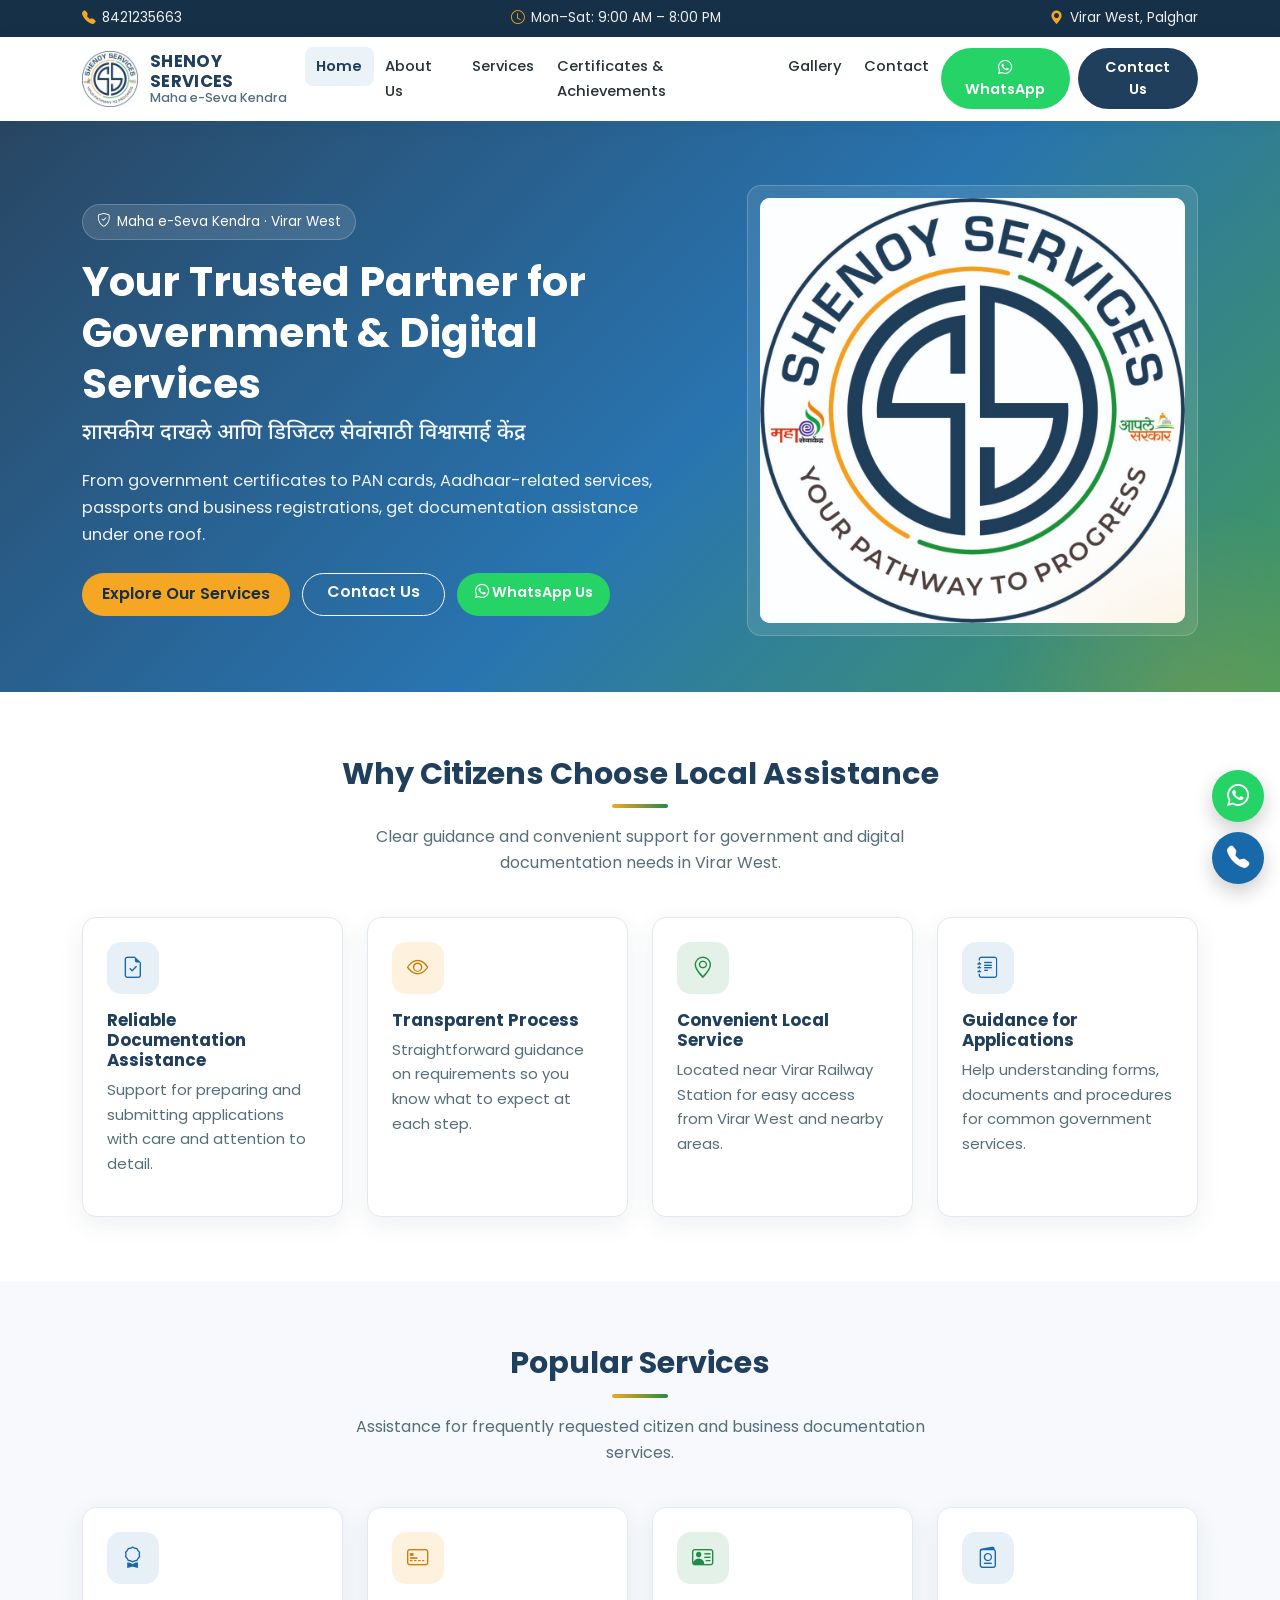
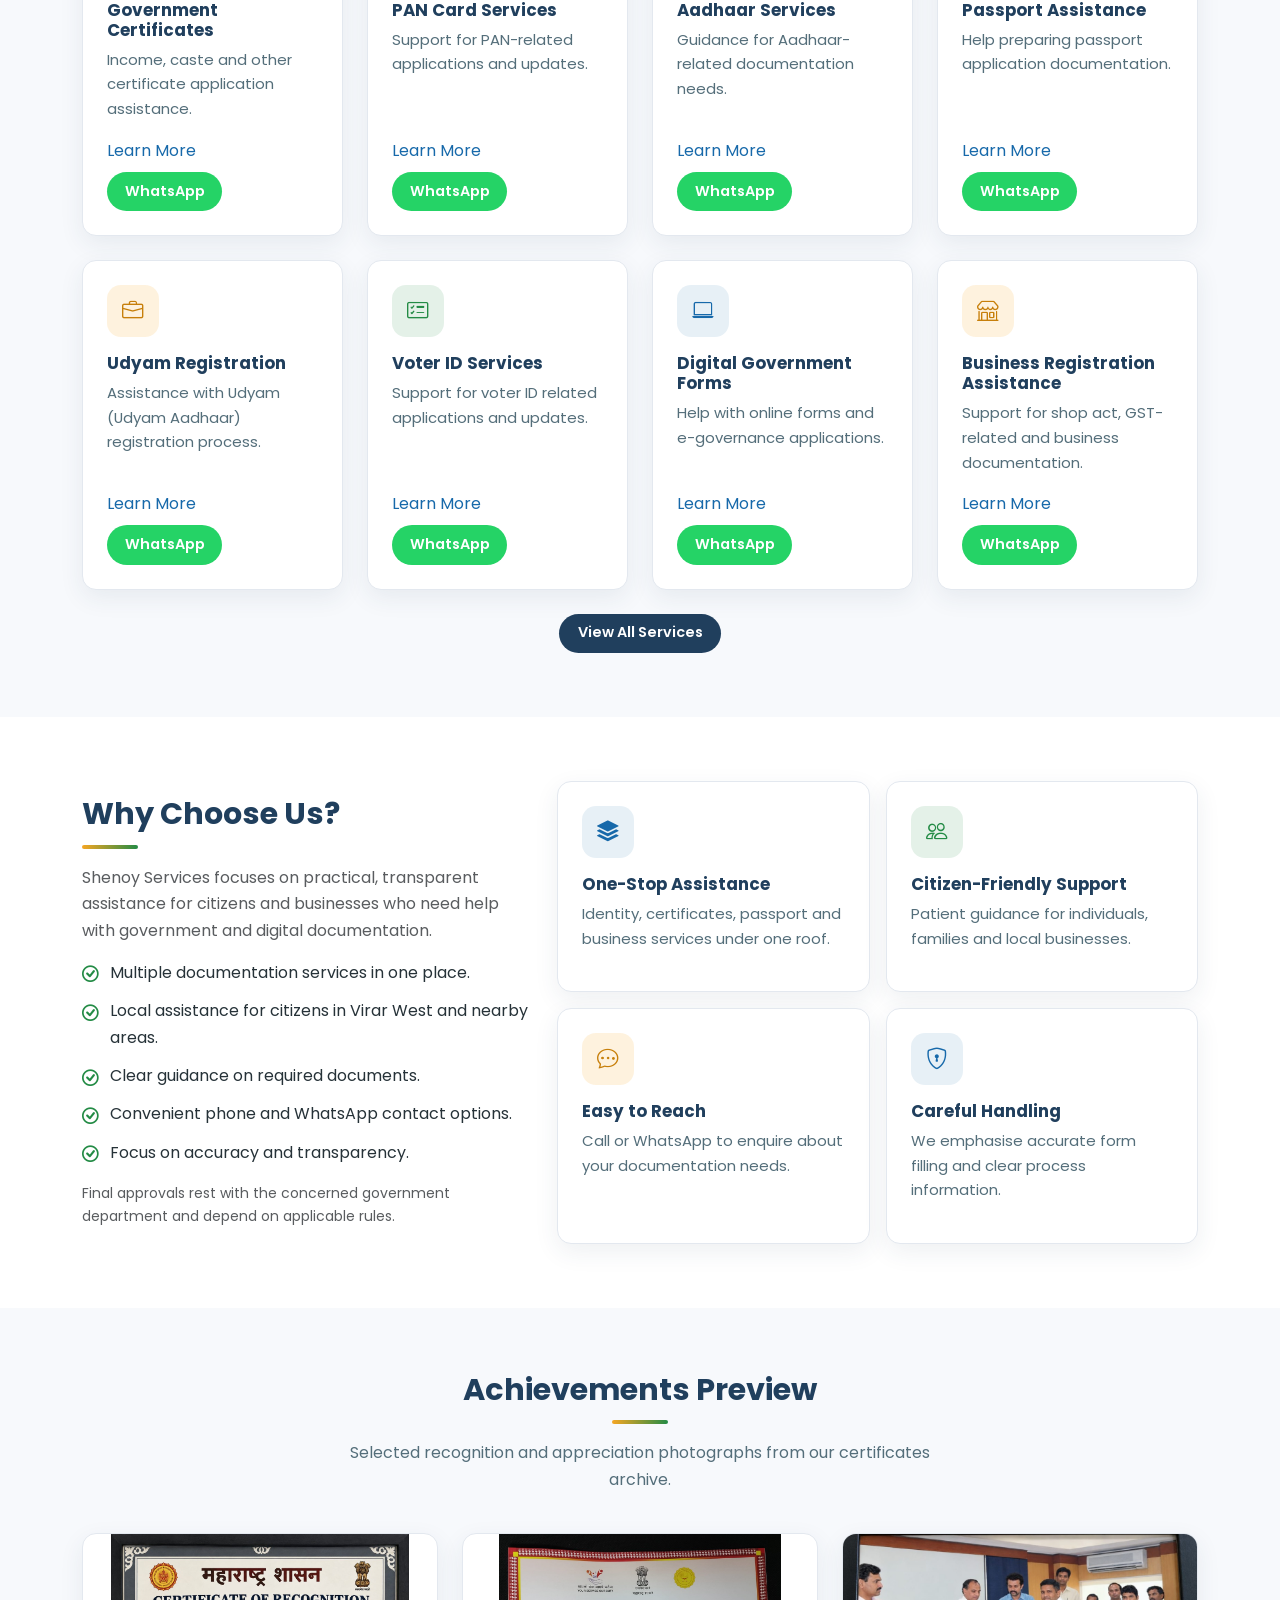
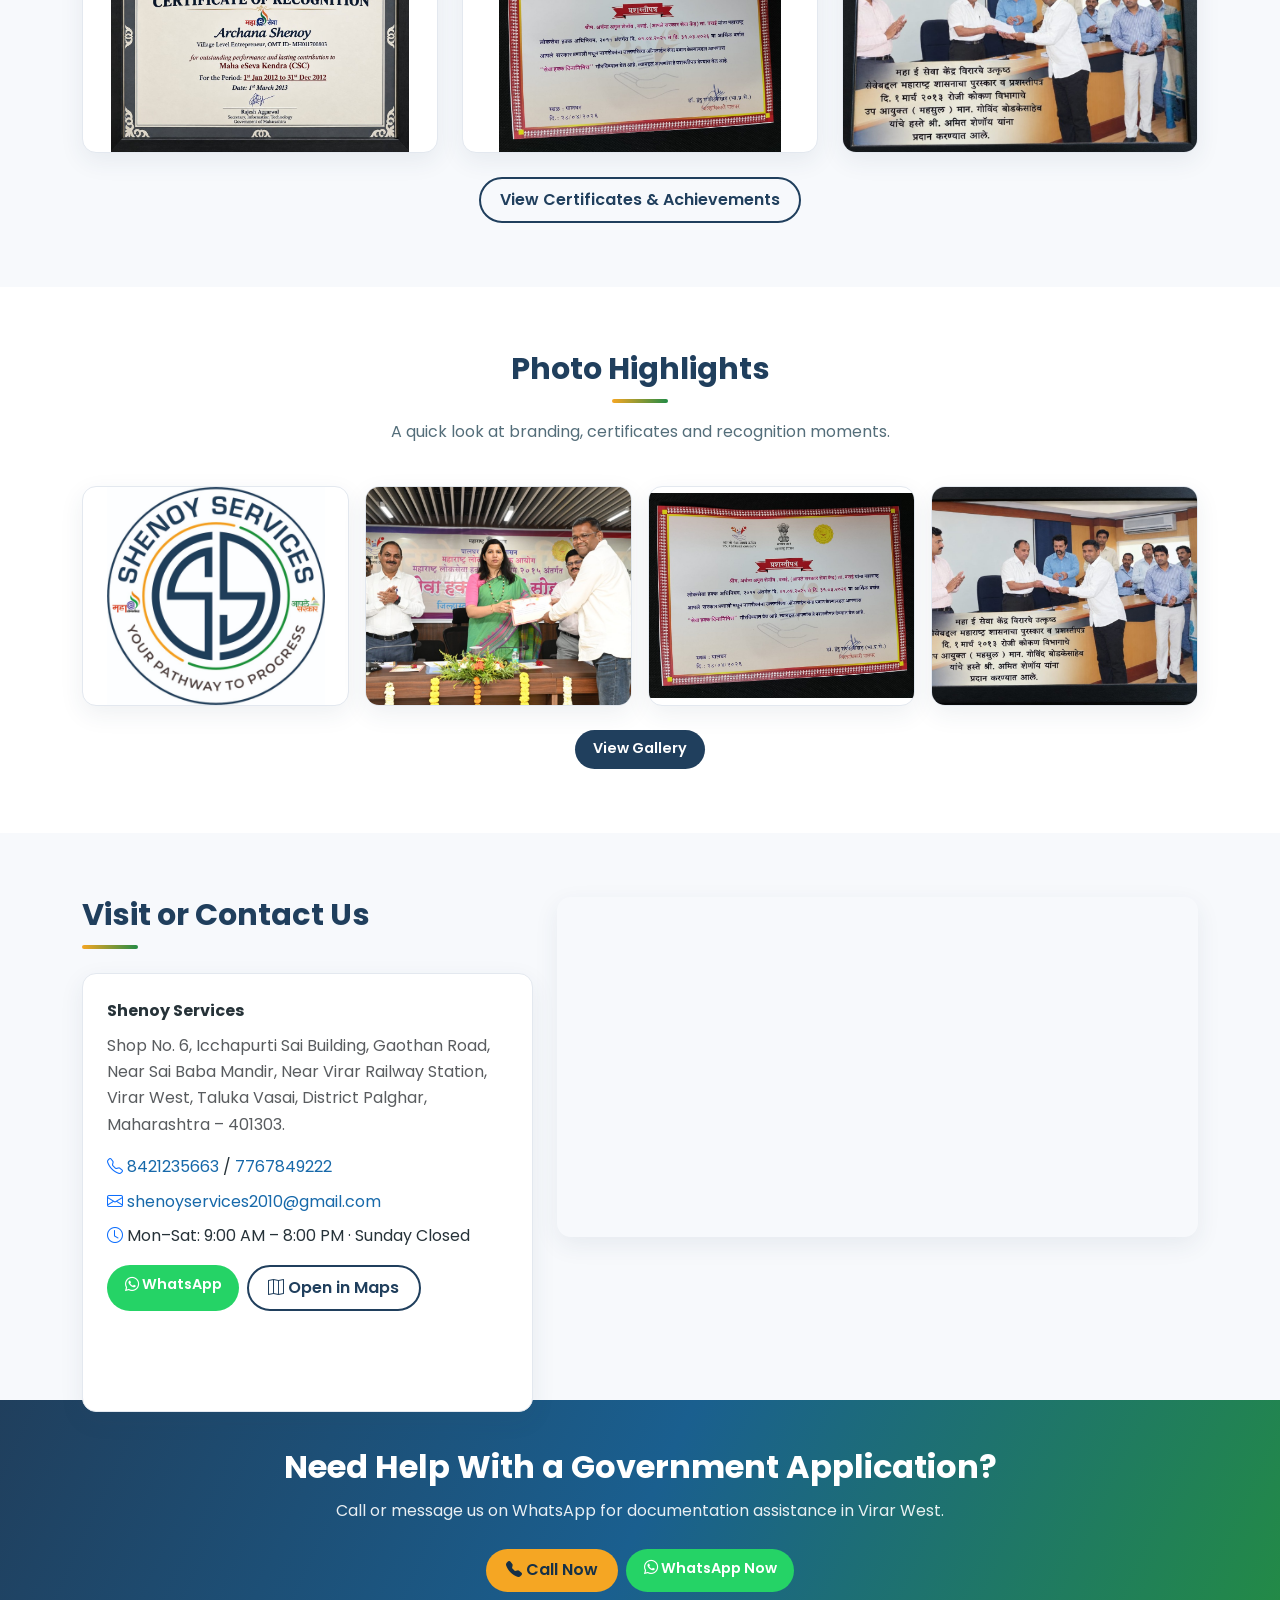
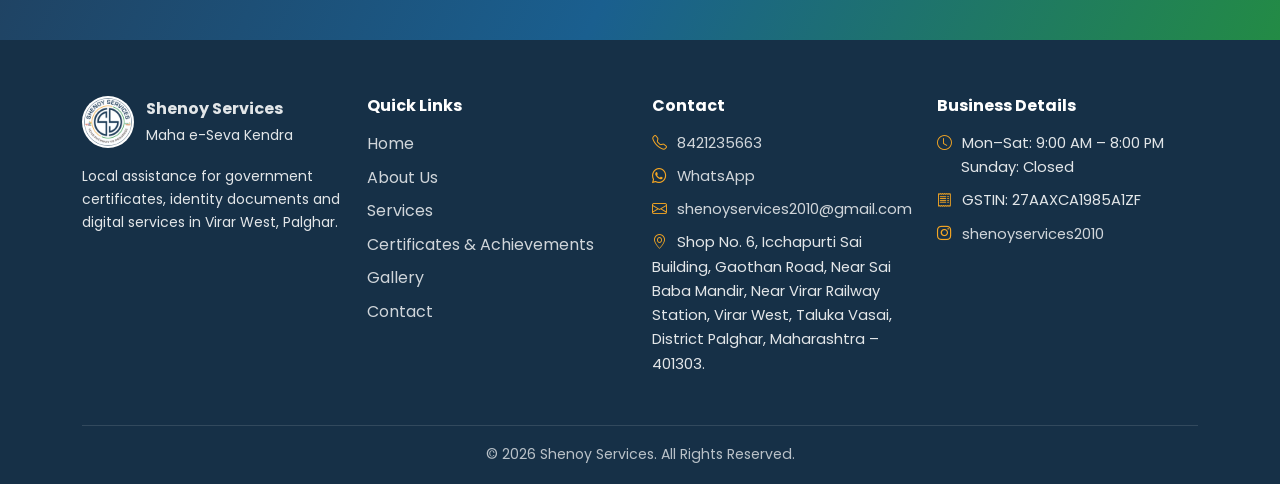
==== index.html @ f5a14138 "Add files via upload" ====
<!DOCTYPE html>
<html lang="en">
<head>
  <meta charset="UTF-8">
  <meta name="viewport" content="width=device-width, initial-scale=1.0">
  <title>Shenoy Services | Maha e-Seva Kendra in Virar West</title>
  <meta name="description" content="Shenoy Services is a Maha e-Seva Kendra in Virar West, Palghar offering government documentation assistance, PAN, Aadhaar, passport and digital services.">
  <meta name="keywords" content="Shenoy Services, Maha e-Seva Kendra Virar West, Government Documentation Services Virar, PAN Card Services Virar, Government Certificate Assistance Palghar">
  <meta property="og:title" content="Shenoy Services | Maha e-Seva Kendra in Virar West">
  <meta property="og:description" content="Trusted local assistance for government certificates, PAN, Aadhaar, passport and digital documentation services in Virar West.">
  <meta property="og:type" content="website">
  <meta property="og:image" content="assets/images/logo/shenoy-services-logo.jpg">
  <meta name="theme-color" content="#203F5D">
  <link rel="icon" href="assets/images/logo/shenoy-services-logo.jpg" type="image/jpeg">
  <link rel="preconnect" href="https://fonts.googleapis.com">
  <link rel="preconnect" href="https://fonts.gstatic.com" crossorigin>
  <link href="https://fonts.googleapis.com/css2?family=Noto+Sans+Devanagari:wght@400;500;600;700&family=Poppins:wght@400;500;600;700&display=swap" rel="stylesheet">
  <link href="https://cdn.jsdelivr.net/npm/bootstrap@5.3.3/dist/css/bootstrap.min.css" rel="stylesheet">
  <link href="https://cdn.jsdelivr.net/npm/bootstrap-icons@1.11.3/font/bootstrap-icons.min.css" rel="stylesheet">
  <link rel="stylesheet" href="assets/css/style.css">
  <script type="application/ld+json">
  {
    "@context": "https://schema.org",
    "@type": "LocalBusiness",
    "name": "Shenoy Services",
    "description": "Maha e-Seva Kendra offering government documentation assistance and digital services in Virar West, Palghar.",
    "image": "assets/images/logo/shenoy-services-logo.jpg",
    "telephone": "+918421235663",
    "email": "shenoyservices2010@gmail.com",
    "address": {
      "@type": "PostalAddress",
      "streetAddress": "Shop No. 6, Icchapurti Sai Building, Gaothan Road, Near Sai Baba Mandir, Near Virar Railway Station, Virar West",
      "addressLocality": "Vasai",
      "addressRegion": "Maharashtra",
      "postalCode": "401303",
      "addressCountry": "IN"
    },
    "openingHoursSpecification": [
      {
        "@type": "OpeningHoursSpecification",
        "dayOfWeek": ["Monday","Tuesday","Wednesday","Thursday","Friday","Saturday"],
        "opens": "09:00",
        "closes": "20:00"
      }
    ],
    "url": "",
    "sameAs": []
  }
  </script>
</head>
<body>
  <!-- Top bar -->
  <div class="top-bar">
    <div class="container d-flex flex-wrap justify-content-between gap-2">
      <a class="top-item" href="tel:+918421235663"><i class="bi bi-telephone-fill"></i> 8421235663</a>
      <span class="top-item top-item-hide-sm"><i class="bi bi-clock"></i> Mon–Sat: 9:00 AM – 8:00 PM</span>
      <span class="top-item"><i class="bi bi-geo-alt-fill"></i> Virar West, Palghar</span>
    </div>
  </div>

  <!-- Header -->
  <header class="site-header">
    <nav class="navbar navbar-expand-lg navbar-light">
      <div class="container">
        <a class="brand-block" href="index.html">
          <img class="brand-logo" src="assets/images/logo/shenoy-services-logo.jpg" width="56" height="56" alt="Shenoy Services logo">
          <span class="brand-text">
            <span class="brand-name">SHENOY SERVICES</span>
            <span class="brand-sub">Maha e-Seva Kendra</span>
          </span>
        </a>
        <button class="navbar-toggler" type="button" data-bs-toggle="collapse" data-bs-target="#mainNav" aria-controls="mainNav" aria-expanded="false" aria-label="Toggle navigation">
          <span class="navbar-toggler-icon"></span>
        </button>
        <div class="collapse navbar-collapse" id="mainNav">
          <ul class="navbar-nav mx-auto mb-2 mb-lg-0">
            <li class="nav-item"><a class="nav-link active" href="index.html" aria-current="page">Home</a></li>
            <li class="nav-item"><a class="nav-link" href="about.html">About Us</a></li>
            <li class="nav-item"><a class="nav-link" href="services.html">Services</a></li>
            <li class="nav-item"><a class="nav-link" href="certificates.html">Certificates &amp; Achievements</a></li>
            <li class="nav-item"><a class="nav-link" href="gallery.html">Gallery</a></li>
            <li class="nav-item"><a class="nav-link" href="contact.html">Contact</a></li>
          </ul>
          <div class="header-actions">
            <a class="btn btn-whatsapp" href="https://wa.me/918421235663" target="_blank" rel="noopener noreferrer"><i class="bi bi-whatsapp"></i> WhatsApp</a>
            <a class="btn btn-brand" href="contact.html">Contact Us</a>
          </div>
        </div>
      </div>
    </nav>
  </header>

  <main>
    <!-- Hero -->
    <section class="hero">
      <div class="container">
        <div class="row align-items-center">
          <div class="col-lg-7">
            <span class="hero-eyebrow"><i class="bi bi-shield-check"></i> Maha e-Seva Kendra · Virar West</span>
            <h1>Your Trusted Partner for Government &amp; Digital Services</h1>
            <p class="hero-mr mr" lang="mr">शासकीय दाखले आणि डिजिटल सेवांसाठी विश्वासार्ह केंद्र</p>
            <p class="hero-lead">From government certificates to PAN cards, Aadhaar-related services, passports and business registrations, get documentation assistance under one roof.</p>
            <div class="hero-actions">
              <a class="btn btn-saffron" href="services.html">Explore Our Services</a>
              <a class="btn btn-outline-light rounded-pill px-4 fw-semibold" href="contact.html">Contact Us</a>
              <a class="btn btn-whatsapp" href="https://wa.me/918421235663" target="_blank" rel="noopener noreferrer"><i class="bi bi-whatsapp"></i> WhatsApp Us</a>
            </div>
          </div>
          <div class="col-lg-5">
            <div class="hero-image-wrap">
              <img src="assets/images/logo/shenoy-services-logo.jpg" alt="Shenoy Services – Maha e-Seva Kendra brand logo" width="480" height="480">
            </div>
          </div>
        </div>
      </div>
    </section>

    <!-- Trust -->
    <section class="section section-alt">
      <div class="container">
        <div class="section-header">
          <h2 class="section-title">Why Citizens Choose Local Assistance</h2>
          <div class="accent-bar"></div>
          <p class="section-subtitle mt-3">Clear guidance and convenient support for government and digital documentation needs in Virar West.</p>
        </div>
        <div class="row g-4">
          <div class="col-md-6 col-lg-3">
            <article class="feature-card">
              <div class="icon-badge"><i class="bi bi-file-earmark-check"></i></div>
              <h3>Reliable Documentation Assistance</h3>
              <p>Support for preparing and submitting applications with care and attention to detail.</p>
            </article>
          </div>
          <div class="col-md-6 col-lg-3">
            <article class="feature-card">
              <div class="icon-badge saffron"><i class="bi bi-eye"></i></div>
              <h3>Transparent Process</h3>
              <p>Straightforward guidance on requirements so you know what to expect at each step.</p>
            </article>
          </div>
          <div class="col-md-6 col-lg-3">
            <article class="feature-card">
              <div class="icon-badge green"><i class="bi bi-geo-alt"></i></div>
              <h3>Convenient Local Service</h3>
              <p>Located near Virar Railway Station for easy access from Virar West and nearby areas.</p>
            </article>
          </div>
          <div class="col-md-6 col-lg-3">
            <article class="feature-card">
              <div class="icon-badge"><i class="bi bi-journal-text"></i></div>
              <h3>Guidance for Applications</h3>
              <p>Help understanding forms, documents and procedures for common government services.</p>
            </article>
          </div>
        </div>
      </div>
    </section>

    <!-- Popular services -->
    <section class="section">
      <div class="container">
        <div class="section-header">
          <h2 class="section-title">Popular Services</h2>
          <div class="accent-bar"></div>
          <p class="section-subtitle mt-3">Assistance for frequently requested citizen and business documentation services.</p>
        </div>
        <div class="row g-4">
          <div class="col-md-6 col-lg-3">
            <article class="service-card d-flex flex-column">
              <div class="icon-badge"><i class="bi bi-award"></i></div>
              <h3>Government Certificates</h3>
              <p>Income, caste and other certificate application assistance.</p>
              <div class="card-actions">
                <a href="services.html#government-certificates">Learn More</a>
                <a class="btn btn-sm btn-whatsapp" href="https://wa.me/918421235663?text=Hello%2C%20I%20need%20help%20with%20Government%20Certificates." target="_blank" rel="noopener noreferrer">WhatsApp</a>
              </div>
            </article>
          </div>
          <div class="col-md-6 col-lg-3">
            <article class="service-card d-flex flex-column">
              <div class="icon-badge saffron"><i class="bi bi-credit-card-2-front"></i></div>
              <h3>PAN Card Services</h3>
              <p>Support for PAN-related applications and updates.</p>
              <div class="card-actions">
                <a href="services.html#identity-services">Learn More</a>
                <a class="btn btn-sm btn-whatsapp" href="https://wa.me/918421235663?text=Hello%2C%20I%20need%20help%20with%20PAN%20Card%20Services." target="_blank" rel="noopener noreferrer">WhatsApp</a>
              </div>
            </article>
          </div>
          <div class="col-md-6 col-lg-3">
            <article class="service-card d-flex flex-column">
              <div class="icon-badge green"><i class="bi bi-person-vcard"></i></div>
              <h3>Aadhaar Services</h3>
              <p>Guidance for Aadhaar-related documentation needs.</p>
              <div class="card-actions">
                <a href="services.html#identity-services">Learn More</a>
                <a class="btn btn-sm btn-whatsapp" href="https://wa.me/918421235663?text=Hello%2C%20I%20need%20help%20with%20Aadhaar%20Services." target="_blank" rel="noopener noreferrer">WhatsApp</a>
              </div>
            </article>
          </div>
          <div class="col-md-6 col-lg-3">
            <article class="service-card d-flex flex-column">
              <div class="icon-badge"><i class="bi bi-passport"></i></div>
              <h3>Passport Assistance</h3>
              <p>Help preparing passport application documentation.</p>
              <div class="card-actions">
                <a href="services.html#passport-docs">Learn More</a>
                <a class="btn btn-sm btn-whatsapp" href="https://wa.me/918421235663?text=Hello%2C%20I%20need%20help%20with%20Passport%20Assistance." target="_blank" rel="noopener noreferrer">WhatsApp</a>
              </div>
            </article>
          </div>
          <div class="col-md-6 col-lg-3">
            <article class="service-card d-flex flex-column">
              <div class="icon-badge saffron"><i class="bi bi-briefcase"></i></div>
              <h3>Udyam Registration</h3>
              <p>Assistance with Udyam (Udyam Aadhaar) registration process.</p>
              <div class="card-actions">
                <a href="services.html#business-services">Learn More</a>
                <a class="btn btn-sm btn-whatsapp" href="https://wa.me/918421235663?text=Hello%2C%20I%20need%20help%20with%20Udyam%20Registration." target="_blank" rel="noopener noreferrer">WhatsApp</a>
              </div>
            </article>
          </div>
          <div class="col-md-6 col-lg-3">
            <article class="service-card d-flex flex-column">
              <div class="icon-badge green"><i class="bi bi-card-checklist"></i></div>
              <h3>Voter ID Services</h3>
              <p>Support for voter ID related applications and updates.</p>
              <div class="card-actions">
                <a href="services.html#identity-services">Learn More</a>
                <a class="btn btn-sm btn-whatsapp" href="https://wa.me/918421235663?text=Hello%2C%20I%20need%20help%20with%20Voter%20ID%20Services." target="_blank" rel="noopener noreferrer">WhatsApp</a>
              </div>
            </article>
          </div>
          <div class="col-md-6 col-lg-3">
            <article class="service-card d-flex flex-column">
              <div class="icon-badge"><i class="bi bi-laptop"></i></div>
              <h3>Digital Government Forms</h3>
              <p>Help with online forms and e-governance applications.</p>
              <div class="card-actions">
                <a href="services.html#online-services">Learn More</a>
                <a class="btn btn-sm btn-whatsapp" href="https://wa.me/918421235663?text=Hello%2C%20I%20need%20help%20with%20Digital%20Government%20Forms." target="_blank" rel="noopener noreferrer">WhatsApp</a>
              </div>
            </article>
          </div>
          <div class="col-md-6 col-lg-3">
            <article class="service-card d-flex flex-column">
              <div class="icon-badge saffron"><i class="bi bi-shop"></i></div>
              <h3>Business Registration Assistance</h3>
              <p>Support for shop act, GST-related and business documentation.</p>
              <div class="card-actions">
                <a href="services.html#business-services">Learn More</a>
                <a class="btn btn-sm btn-whatsapp" href="https://wa.me/918421235663?text=Hello%2C%20I%20need%20help%20with%20Business%20Registration." target="_blank" rel="noopener noreferrer">WhatsApp</a>
              </div>
            </article>
          </div>
        </div>
        <div class="text-center mt-4">
          <a class="btn btn-brand" href="services.html">View All Services</a>
        </div>
      </div>
    </section>

    <!-- Why choose us -->
    <section class="section section-alt">
      <div class="container">
        <div class="row align-items-center g-4">
          <div class="col-lg-5">
            <h2 class="section-title">Why Choose Us?</h2>
            <div class="accent-bar" style="margin-left:0;"></div>
            <p class="mt-3 text-muted">Shenoy Services focuses on practical, transparent assistance for citizens and businesses who need help with government and digital documentation.</p>
            <ul class="list-check mt-3">
              <li>Multiple documentation services in one place.</li>
              <li>Local assistance for citizens in Virar West and nearby areas.</li>
              <li>Clear guidance on required documents.</li>
              <li>Convenient phone and WhatsApp contact options.</li>
              <li>Focus on accuracy and transparency.</li>
            </ul>
            <p class="small text-muted mt-3 mb-0">Final approvals rest with the concerned government department and depend on applicable rules.</p>
          </div>
          <div class="col-lg-7">
            <div class="row g-3">
              <div class="col-sm-6">
                <article class="why-card">
                  <div class="icon-badge"><i class="bi bi-stack"></i></div>
                  <h3>One-Stop Assistance</h3>
                  <p>Identity, certificates, passport and business services under one roof.</p>
                </article>
              </div>
              <div class="col-sm-6">
                <article class="why-card">
                  <div class="icon-badge green"><i class="bi bi-people"></i></div>
                  <h3>Citizen-Friendly Support</h3>
                  <p>Patient guidance for individuals, families and local businesses.</p>
                </article>
              </div>
              <div class="col-sm-6">
                <article class="why-card">
                  <div class="icon-badge saffron"><i class="bi bi-chat-dots"></i></div>
                  <h3>Easy to Reach</h3>
                  <p>Call or WhatsApp to enquire about your documentation needs.</p>
                </article>
              </div>
              <div class="col-sm-6">
                <article class="why-card">
                  <div class="icon-badge"><i class="bi bi-shield-lock"></i></div>
                  <h3>Careful Handling</h3>
                  <p>We emphasise accurate form filling and clear process information.</p>
                </article>
              </div>
            </div>
          </div>
        </div>
      </div>
    </section>

    <!-- Achievements preview -->
    <section class="section">
      <div class="container">
        <div class="section-header">
          <h2 class="section-title">Achievements Preview</h2>
          <div class="accent-bar"></div>
          <p class="section-subtitle mt-3">Selected recognition and appreciation photographs from our certificates archive.</p>
        </div>
        <div class="row g-4">
          <div class="col-md-4">
            <img class="preview-img contain" src="assets/images/certificates/shenoy-recognition-certificate.jpg" alt="Government of Maharashtra Certificate of Recognition" loading="lazy" width="400" height="220">
          </div>
          <div class="col-md-4">
            <img class="preview-img contain" src="assets/images/certificates/shenoy-appreciation-certificate.jpg" alt="Maharashtra Government Certificate of Appreciation" loading="lazy" width="400" height="220">
          </div>
          <div class="col-md-4">
            <img class="preview-img" src="assets/images/awards/shenoy-award-ceremony-2013.jpg" alt="Award presentation ceremony photograph" loading="lazy" width="400" height="220">
          </div>
        </div>
        <div class="text-center mt-4">
          <a class="btn btn-outline-brand" href="certificates.html">View Certificates &amp; Achievements</a>
        </div>
      </div>
    </section>

    <!-- Gallery preview -->
    <section class="section section-alt">
      <div class="container">
        <div class="section-header">
          <h2 class="section-title">Photo Highlights</h2>
          <div class="accent-bar"></div>
          <p class="section-subtitle mt-3">A quick look at branding, certificates and recognition moments.</p>
        </div>
        <div class="row g-3">
          <div class="col-6 col-md-3">
            <img class="preview-img contain" src="assets/images/logo/shenoy-services-logo.jpg" alt="Shenoy Services logo" loading="lazy" width="300" height="220">
          </div>
          <div class="col-6 col-md-3">
            <img class="preview-img" src="assets/images/awards/shenoy-award-ceremony-palghar.jpg" alt="Recognition ceremony in Palghar" loading="lazy" width="300" height="220">
          </div>
          <div class="col-6 col-md-3">
            <img class="preview-img contain" src="assets/images/certificates/shenoy-appreciation-certificate.jpg" alt="Appreciation certificate" loading="lazy" width="300" height="220">
          </div>
          <div class="col-6 col-md-3">
            <img class="preview-img" src="assets/images/awards/shenoy-award-ceremony-2013.jpg" alt="Government award ceremony" loading="lazy" width="300" height="220">
          </div>
        </div>
        <div class="text-center mt-4">
          <a class="btn btn-brand" href="gallery.html">View Gallery</a>
        </div>
      </div>
    </section>

    <!-- Contact & location -->
    <section class="section">
      <div class="container">
        <div class="row g-4 align-items-stretch">
          <div class="col-lg-5">
            <h2 class="section-title">Visit or Contact Us</h2>
            <div class="accent-bar" style="margin-left:0;"></div>
            <div class="info-card mt-4">
              <p class="mb-2"><strong>Shenoy Services</strong></p>
              <p class="text-muted mb-3">Shop No. 6, Icchapurti Sai Building, Gaothan Road, Near Sai Baba Mandir, Near Virar Railway Station, Virar West, Taluka Vasai, District Palghar, Maharashtra – 401303.</p>
              <p class="mb-2"><i class="bi bi-telephone text-primary"></i> <a href="tel:+918421235663">8421235663</a> / <a href="tel:+917767849222">7767849222</a></p>
              <p class="mb-2"><i class="bi bi-envelope text-primary"></i> <a href="mailto:shenoyservices2010@gmail.com">shenoyservices2010@gmail.com</a></p>
              <p class="mb-3"><i class="bi bi-clock text-primary"></i> Mon–Sat: 9:00 AM – 8:00 PM · Sunday Closed</p>
              <div class="d-flex flex-wrap gap-2">
                <a class="btn btn-whatsapp" href="https://wa.me/918421235663" target="_blank" rel="noopener noreferrer"><i class="bi bi-whatsapp"></i> WhatsApp</a>
                <a class="btn btn-outline-brand" href="https://maps.google.com/maps/search/Maha%20E%20Seva%20Kendra%20-%20Shenoy's%20Services/@19.45413219,72.81114152,17z?hl=en" target="_blank" rel="noopener noreferrer"><i class="bi bi-map"></i> Open in Maps</a>
              </div>
            </div>
          </div>
          <div class="col-lg-7">
            <iframe class="map-embed" title="Shenoy Services location on Google Maps" loading="lazy" referrerpolicy="no-referrer-when-downgrade" src="https://maps.google.com/maps?q=19.45413219,72.81114152&z=17&output=embed"></iframe>
          </div>
        </div>
      </div>
    </section>

    <!-- CTA -->
    <section class="cta-band">
      <div class="container">
        <h2>Need Help With a Government Application?</h2>
        <p>Call or message us on WhatsApp for documentation assistance in Virar West.</p>
        <div class="d-flex flex-wrap justify-content-center gap-2">
          <a class="btn btn-saffron" href="tel:+918421235663"><i class="bi bi-telephone-fill"></i> Call Now</a>
          <a class="btn btn-whatsapp" href="https://wa.me/918421235663" target="_blank" rel="noopener noreferrer"><i class="bi bi-whatsapp"></i> WhatsApp Now</a>
        </div>
      </div>
    </section>
  </main>

  <!-- Footer -->
  <footer class="site-footer">
    <div class="container">
      <div class="row g-4">
        <div class="col-md-6 col-lg-3">
          <div class="footer-brand">
            <img src="assets/images/logo/shenoy-services-logo.jpg" width="52" height="52" alt="Shenoy Services logo">
            <div>
              <strong>Shenoy Services</strong><br>
              <small>Maha e-Seva Kendra</small>
            </div>
          </div>
          <p class="small mb-0">Local assistance for government certificates, identity documents and digital services in Virar West, Palghar.</p>
        </div>
        <div class="col-md-6 col-lg-3">
          <h4>Quick Links</h4>
          <ul class="footer-links">
            <li><a href="index.html">Home</a></li>
            <li><a href="about.html">About Us</a></li>
            <li><a href="services.html">Services</a></li>
            <li><a href="certificates.html">Certificates &amp; Achievements</a></li>
            <li><a href="gallery.html">Gallery</a></li>
            <li><a href="contact.html">Contact</a></li>
          </ul>
        </div>
        <div class="col-md-6 col-lg-3">
          <h4>Contact</h4>
          <p class="footer-meta"><i class="bi bi-telephone"></i> <a href="tel:+918421235663">8421235663</a></p>
          <p class="footer-meta"><i class="bi bi-whatsapp"></i> <a href="https://wa.me/918421235663" target="_blank" rel="noopener noreferrer">WhatsApp</a></p>
          <p class="footer-meta"><i class="bi bi-envelope"></i> <a href="mailto:shenoyservices2010@gmail.com">shenoyservices2010@gmail.com</a></p>
          <p class="footer-meta small"><i class="bi bi-geo-alt"></i> Shop No. 6, Icchapurti Sai Building, Gaothan Road, Near Sai Baba Mandir, Near Virar Railway Station, Virar West, Taluka Vasai, District Palghar, Maharashtra – 401303.</p>
        </div>
        <div class="col-md-6 col-lg-3">
          <h4>Business Details</h4>
          <p class="footer-meta"><i class="bi bi-clock"></i> Mon–Sat: 9:00 AM – 8:00 PM<br><span class="ms-4">Sunday: Closed</span></p>
          <p class="footer-meta"><i class="bi bi-receipt"></i> GSTIN: 27AAXCA1985A1ZF</p>
          <p class="footer-meta"><i class="bi bi-instagram"></i> <a href="https://www.instagram.com/shenoyservices2010/" target="_blank" rel="noopener noreferrer">shenoyservices2010</a></p>
        </div>
      </div>
      <div class="footer-bottom text-center">
        &copy; <span data-year></span> Shenoy Services. All Rights Reserved.
      </div>
    </div>
  </footer>

  <div class="float-actions">
    <a class="float-btn wa" href="https://wa.me/918421235663" target="_blank" rel="noopener noreferrer" aria-label="Chat on WhatsApp"><i class="bi bi-whatsapp"></i></a>
    <a class="float-btn call" href="tel:+918421235663" aria-label="Call now"><i class="bi bi-telephone-fill"></i></a>
  </div>

  <script src="https://cdn.jsdelivr.net/npm/bootstrap@5.3.3/dist/js/bootstrap.bundle.min.js"></script>
  <script src="assets/js/main.js"></script>
</body>
</html>
---- assets/css/style.css ----
/* =========================================================
   Shenoy Services – Main Stylesheet
   Brand: Navy / Blue / Saffron / Green
   ========================================================= */

:root {
  --primary: #203F5D;
  --primary-dark: #163047;
  --secondary: #1769AA;
  --saffron: #F5A623;
  --green: #238B45;
  --bg: #F7F9FC;
  --white: #FFFFFF;
  --text: #263238;
  --text-muted: #546E7A;
  --border: #E3E8EF;
  --shadow: 0 8px 24px rgba(32, 63, 93, 0.08);
  --shadow-hover: 0 12px 32px rgba(32, 63, 93, 0.14);
  --radius: 14px;
  --radius-sm: 10px;
  --transition: 0.25s ease;
  --font-en: "Poppins", sans-serif;
  --font-mr: "Noto Sans Devanagari", "Poppins", sans-serif;
  --header-offset: 120px;
}

*,
*::before,
*::after {
  box-sizing: border-box;
}

html {
  scroll-behavior: smooth;
}

body {
  margin: 0;
  font-family: var(--font-en);
  color: var(--text);
  background: var(--bg);
  line-height: 1.65;
  overflow-x: hidden;
}

.mr,
[lang="mr"] {
  font-family: var(--font-mr);
}

img {
  max-width: 100%;
  height: auto;
  display: block;
}

a {
  color: var(--secondary);
  text-decoration: none;
  transition: color var(--transition);
}

a:hover {
  color: var(--primary);
}

:focus-visible {
  outline: 3px solid var(--saffron);
  outline-offset: 2px;
}

/* ---------- Top bar ---------- */
.top-bar {
  background: var(--primary-dark);
  color: rgba(255, 255, 255, 0.92);
  font-size: 0.85rem;
  padding: 0.45rem 0;
}

.top-bar a {
  color: rgba(255, 255, 255, 0.92);
}

.top-bar a:hover {
  color: var(--saffron);
}

.top-bar .top-item {
  display: inline-flex;
  align-items: center;
  gap: 0.35rem;
}

.top-bar .bi {
  color: var(--saffron);
}

/* ---------- Header / Nav ---------- */
.site-header {
  position: sticky;
  top: 0;
  z-index: 1030;
  background: var(--white);
  box-shadow: 0 2px 16px rgba(32, 63, 93, 0.08);
}

.brand-block {
  display: flex;
  align-items: center;
  gap: 0.75rem;
  text-decoration: none;
  color: var(--primary);
}

.brand-logo {
  width: 56px;
  height: 56px;
  object-fit: contain;
  flex-shrink: 0;
}

.brand-text {
  display: flex;
  flex-direction: column;
  line-height: 1.2;
}

.brand-name {
  font-weight: 700;
  font-size: 1.05rem;
  letter-spacing: 0.02em;
  color: var(--primary);
}

.brand-sub {
  font-size: 0.78rem;
  color: var(--text-muted);
  font-weight: 500;
}

.navbar {
  padding: 0.65rem 0;
}

.navbar .nav-link {
  color: var(--text);
  font-weight: 500;
  font-size: 0.92rem;
  padding: 0.45rem 0.7rem !important;
  border-radius: 8px;
  position: relative;
}

.navbar .nav-link:hover,
.navbar .nav-link.active {
  color: var(--primary);
  background: rgba(23, 105, 170, 0.08);
}

.navbar .nav-link.active {
  font-weight: 600;
}

.header-actions {
  display: flex;
  align-items: center;
  gap: 0.5rem;
}

.btn-brand {
  background: var(--primary);
  color: var(--white);
  border: none;
  border-radius: 999px;
  padding: 0.55rem 1.15rem;
  font-weight: 600;
  font-size: 0.9rem;
  transition: background var(--transition), transform var(--transition), box-shadow var(--transition);
}

.btn-brand:hover {
  background: var(--secondary);
  color: var(--white);
  transform: translateY(-1px);
  box-shadow: var(--shadow);
}

.btn-whatsapp {
  background: #25D366;
  color: var(--white);
  border: none;
  border-radius: 999px;
  padding: 0.55rem 1.1rem;
  font-weight: 600;
  font-size: 0.9rem;
  transition: background var(--transition), transform var(--transition);
}

.btn-whatsapp:hover {
  background: #1ebe57;
  color: var(--white);
  transform: translateY(-1px);
}

.btn-saffron {
  background: var(--saffron);
  color: var(--primary-dark);
  border: none;
  border-radius: 999px;
  padding: 0.6rem 1.25rem;
  font-weight: 600;
}

.btn-saffron:hover {
  background: #e09515;
  color: var(--primary-dark);
}

.btn-outline-brand {
  border: 2px solid var(--primary);
  color: var(--primary);
  background: transparent;
  border-radius: 999px;
  padding: 0.55rem 1.2rem;
  font-weight: 600;
}

.btn-outline-brand:hover {
  background: var(--primary);
  color: var(--white);
}

.navbar-toggler {
  border: 1px solid var(--border);
  padding: 0.4rem 0.55rem;
}

.navbar-toggler:focus {
  box-shadow: 0 0 0 0.2rem rgba(245, 166, 35, 0.35);
}

/* ---------- Hero ---------- */
.hero {
  background:
    linear-gradient(135deg, rgba(32, 63, 93, 0.96) 0%, rgba(23, 105, 170, 0.92) 55%, rgba(35, 139, 69, 0.85) 100%),
    radial-gradient(circle at top right, rgba(245, 166, 35, 0.25), transparent 45%);
  color: var(--white);
  padding: 4rem 0 3.5rem;
  position: relative;
  overflow: hidden;
}

.hero::after {
  content: "";
  position: absolute;
  inset: auto -10% -40% auto;
  width: 420px;
  height: 420px;
  background: radial-gradient(circle, rgba(245, 166, 35, 0.18), transparent 70%);
  pointer-events: none;
}

.hero-eyebrow {
  display: inline-flex;
  align-items: center;
  gap: 0.4rem;
  background: rgba(255, 255, 255, 0.12);
  border: 1px solid rgba(255, 255, 255, 0.2);
  border-radius: 999px;
  padding: 0.35rem 0.85rem;
  font-size: 0.85rem;
  margin-bottom: 1rem;
}

.hero h1 {
  font-weight: 700;
  font-size: clamp(1.75rem, 3.5vw, 2.55rem);
  line-height: 1.25;
  margin-bottom: 0.5rem;
}

.hero .hero-mr {
  font-family: var(--font-mr);
  font-size: clamp(1.05rem, 2.2vw, 1.35rem);
  opacity: 0.95;
  margin-bottom: 1rem;
  font-weight: 500;
}

.hero-lead {
  font-size: 1.02rem;
  opacity: 0.92;
  max-width: 36rem;
  margin-bottom: 1.5rem;
}

.hero-actions {
  display: flex;
  flex-wrap: wrap;
  gap: 0.75rem;
}

.hero-image-wrap {
  background: rgba(255, 255, 255, 0.1);
  border: 1px solid rgba(255, 255, 255, 0.2);
  border-radius: var(--radius);
  padding: 0.75rem;
  backdrop-filter: blur(4px);
}

.hero-image-wrap img {
  width: 100%;
  border-radius: calc(var(--radius) - 4px);
  object-fit: contain;
  background: var(--white);
  aspect-ratio: 1;
}

/* ---------- Sections ---------- */
.section {
  padding: 4rem 0;
}

.section-alt {
  background: var(--white);
}

.section-navy {
  background: var(--primary);
  color: var(--white);
}

.section-title {
  font-weight: 700;
  color: var(--primary);
  margin-bottom: 0.5rem;
  font-size: clamp(1.45rem, 2.5vw, 1.9rem);
}

.section-navy .section-title {
  color: var(--white);
}

.section-subtitle {
  color: var(--text-muted);
  max-width: 40rem;
  margin: 0 auto 2.25rem;
}

.section-navy .section-subtitle {
  color: rgba(255, 255, 255, 0.85);
}

.section-header {
  text-align: center;
  margin-bottom: 2.5rem;
}

.accent-bar {
  width: 56px;
  height: 4px;
  background: linear-gradient(90deg, var(--saffron), var(--green));
  border-radius: 4px;
  margin: 0.75rem auto 0;
}

/* ---------- Cards ---------- */
.feature-card,
.service-card,
.info-card,
.why-card {
  background: var(--white);
  border: 1px solid var(--border);
  border-radius: var(--radius);
  padding: 1.5rem;
  height: 100%;
  box-shadow: var(--shadow);
  transition: transform var(--transition), box-shadow var(--transition);
}

.feature-card:hover,
.service-card:hover,
.why-card:hover {
  transform: translateY(-4px);
  box-shadow: var(--shadow-hover);
}

.icon-badge {
  width: 52px;
  height: 52px;
  border-radius: 14px;
  display: inline-flex;
  align-items: center;
  justify-content: center;
  font-size: 1.35rem;
  margin-bottom: 1rem;
  background: rgba(23, 105, 170, 0.1);
  color: var(--secondary);
}

.icon-badge.saffron {
  background: rgba(245, 166, 35, 0.15);
  color: #c77f0a;
}

.icon-badge.green {
  background: rgba(35, 139, 69, 0.12);
  color: var(--green);
}

.service-card h3,
.feature-card h3,
.why-card h3 {
  font-size: 1.05rem;
  font-weight: 650;
  color: var(--primary);
  margin-bottom: 0.5rem;
}

.service-card p,
.feature-card p,
.why-card p {
  color: var(--text-muted);
  font-size: 0.93rem;
  margin-bottom: 1rem;
}

.service-meta {
  font-size: 0.8rem;
  color: var(--text-muted);
  font-style: italic;
  margin-bottom: 0.85rem;
}

.card-actions {
  display: flex;
  flex-wrap: wrap;
  gap: 0.5rem;
  margin-top: auto;
}

.category-block {
  margin-bottom: 2.75rem;
}

.category-title {
  font-size: 1.25rem;
  font-weight: 700;
  color: var(--primary);
  margin-bottom: 1.25rem;
  padding-bottom: 0.5rem;
  border-bottom: 2px solid var(--border);
  display: flex;
  align-items: center;
  gap: 0.5rem;
}

.category-title .bi {
  color: var(--saffron);
}

/* ---------- Page banner ---------- */
.page-banner {
  background:
    linear-gradient(120deg, var(--primary) 0%, var(--secondary) 100%);
  color: var(--white);
  padding: 2.75rem 0 2.25rem;
}

.page-banner h1 {
  font-weight: 700;
  font-size: clamp(1.6rem, 3vw, 2.1rem);
  margin-bottom: 0.35rem;
}

.breadcrumb {
  margin-bottom: 0;
  background: transparent;
  padding: 0;
}

.breadcrumb-item,
.breadcrumb-item a {
  color: rgba(255, 255, 255, 0.85);
  font-size: 0.9rem;
}

.breadcrumb-item.active {
  color: var(--saffron);
}

.breadcrumb-item + .breadcrumb-item::before {
  color: rgba(255, 255, 255, 0.55);
}

/* ---------- Language toggle ---------- */
.lang-toggle {
  display: inline-flex;
  background: var(--white);
  border: 1px solid var(--border);
  border-radius: 999px;
  overflow: hidden;
  margin-bottom: 1.25rem;
}

.lang-toggle button {
  border: none;
  background: transparent;
  padding: 0.4rem 1rem;
  font-weight: 600;
  font-size: 0.85rem;
  color: var(--text-muted);
  cursor: pointer;
}

.lang-toggle button.active {
  background: var(--primary);
  color: var(--white);
}

.lang-panel[hidden] {
  display: none !important;
}

.about-content {
  background: var(--white);
  border-radius: var(--radius);
  padding: 2rem;
  border: 1px solid var(--border);
  box-shadow: var(--shadow);
}

.about-content p {
  margin-bottom: 1rem;
}

/* ---------- Gallery / Certificates ---------- */
.gallery-grid {
  display: grid;
  grid-template-columns: repeat(auto-fill, minmax(260px, 1fr));
  gap: 1.25rem;
}

.gallery-item {
  background: var(--white);
  border: 1px solid var(--border);
  border-radius: var(--radius);
  overflow: hidden;
  box-shadow: var(--shadow);
  transition: transform var(--transition), box-shadow var(--transition);
}

.gallery-item:hover {
  transform: translateY(-3px);
  box-shadow: var(--shadow-hover);
}

.gallery-thumb {
  display: block;
  width: 100%;
  aspect-ratio: 4 / 3;
  background: #eef2f7;
  border: none;
  padding: 0;
  cursor: zoom-in;
  position: relative;
}

.gallery-thumb img {
  width: 100%;
  height: 100%;
  object-fit: cover;
}

.gallery-thumb.contain img,
.cert-thumb img {
  object-fit: contain;
  padding: 0.75rem;
  background: #f4f6f9;
}

.gallery-caption {
  padding: 1rem 1.1rem 1.15rem;
}

.gallery-caption h3 {
  font-size: 1rem;
  font-weight: 650;
  color: var(--primary);
  margin-bottom: 0.25rem;
}

.gallery-caption p {
  font-size: 0.88rem;
  color: var(--text-muted);
  margin: 0;
}

.filter-bar {
  display: flex;
  flex-wrap: wrap;
  gap: 0.5rem;
  justify-content: center;
  margin-bottom: 2rem;
}

.filter-btn {
  border: 1px solid var(--border);
  background: var(--white);
  color: var(--text);
  border-radius: 999px;
  padding: 0.4rem 1rem;
  font-size: 0.88rem;
  font-weight: 550;
  cursor: pointer;
  transition: all var(--transition);
}

.filter-btn:hover,
.filter-btn.active {
  background: var(--primary);
  border-color: var(--primary);
  color: var(--white);
}

.gallery-item[hidden] {
  display: none !important;
}

/* ---------- Lightbox ---------- */
.lightbox {
  position: fixed;
  inset: 0;
  background: rgba(15, 28, 42, 0.92);
  z-index: 2000;
  display: none;
  align-items: center;
  justify-content: center;
  padding: 1.5rem;
}

.lightbox.open {
  display: flex;
}

.lightbox-inner {
  max-width: min(960px, 100%);
  max-height: 90vh;
  position: relative;
}

.lightbox-inner img {
  max-height: 80vh;
  width: auto;
  max-width: 100%;
  margin: 0 auto;
  object-fit: contain;
  border-radius: 8px;
  background: var(--white);
}

.lightbox-caption {
  color: rgba(255, 255, 255, 0.9);
  text-align: center;
  margin-top: 0.85rem;
  font-size: 0.95rem;
}

.lightbox-close {
  position: absolute;
  top: -0.5rem;
  right: -0.5rem;
  width: 40px;
  height: 40px;
  border-radius: 50%;
  border: none;
  background: var(--white);
  color: var(--primary);
  font-size: 1.25rem;
  cursor: pointer;
  display: flex;
  align-items: center;
  justify-content: center;
  box-shadow: var(--shadow);
  z-index: 2;
}

body.lightbox-open {
  overflow: hidden;
}

/* ---------- Contact ---------- */
.contact-card {
  background: var(--white);
  border: 1px solid var(--border);
  border-radius: var(--radius);
  padding: 1.35rem;
  height: 100%;
  box-shadow: var(--shadow);
}

.contact-card .bi {
  font-size: 1.4rem;
  color: var(--secondary);
  margin-bottom: 0.65rem;
}

.contact-card h3 {
  font-size: 1rem;
  font-weight: 650;
  color: var(--primary);
  margin-bottom: 0.4rem;
}

.contact-card p,
.contact-card a {
  font-size: 0.93rem;
  color: var(--text-muted);
  margin: 0;
}

.contact-card a:hover {
  color: var(--secondary);
}

.map-embed {
  border: 0;
  border-radius: var(--radius);
  width: 100%;
  min-height: 340px;
  box-shadow: var(--shadow);
}

.form-card {
  background: var(--white);
  border: 1px solid var(--border);
  border-radius: var(--radius);
  padding: 1.75rem;
  box-shadow: var(--shadow);
}

.form-label {
  font-weight: 550;
  font-size: 0.9rem;
  color: var(--primary);
}

.form-control,
.form-select {
  border-radius: var(--radius-sm);
  border-color: var(--border);
  padding: 0.65rem 0.85rem;
}

.form-control:focus,
.form-select:focus {
  border-color: var(--secondary);
  box-shadow: 0 0 0 0.2rem rgba(23, 105, 170, 0.15);
}

.form-note {
  font-size: 0.85rem;
  color: var(--text-muted);
}

.alert-form {
  display: none;
}

.alert-form.show {
  display: block;
}

/* ---------- CTA ---------- */
.cta-band {
  background:
    linear-gradient(115deg, var(--primary) 0%, #1a5f8f 50%, var(--green) 100%);
  color: var(--white);
  padding: 3rem 0;
  text-align: center;
}

.cta-band h2 {
  font-weight: 700;
  margin-bottom: 0.75rem;
}

.cta-band p {
  opacity: 0.9;
  margin-bottom: 1.5rem;
}

/* ---------- Footer ---------- */
.site-footer {
  background: var(--primary-dark);
  color: rgba(255, 255, 255, 0.88);
  padding-top: 3.5rem;
}

.site-footer h4 {
  color: var(--white);
  font-size: 1rem;
  font-weight: 650;
  margin-bottom: 1rem;
}

.site-footer a {
  color: rgba(255, 255, 255, 0.8);
}

.site-footer a:hover {
  color: var(--saffron);
}

.footer-brand {
  display: flex;
  align-items: center;
  gap: 0.75rem;
  margin-bottom: 1rem;
}

.footer-brand img {
  width: 52px;
  height: 52px;
  object-fit: contain;
  background: var(--white);
  border-radius: 50%;
  padding: 2px;
}

.footer-links {
  list-style: none;
  padding: 0;
  margin: 0;
}

.footer-links li {
  margin-bottom: 0.45rem;
}

.footer-meta {
  font-size: 0.92rem;
  margin-bottom: 0.55rem;
}

.footer-meta .bi {
  color: var(--saffron);
  margin-right: 0.35rem;
}

.footer-bottom {
  border-top: 1px solid rgba(255, 255, 255, 0.12);
  margin-top: 2.5rem;
  padding: 1.1rem 0;
  font-size: 0.88rem;
  color: rgba(255, 255, 255, 0.7);
}

/* ---------- Floating buttons ---------- */
.float-actions {
  position: fixed;
  right: 1rem;
  bottom: 1rem;
  z-index: 1040;
  display: flex;
  flex-direction: column;
  gap: 0.65rem;
}

.float-btn {
  width: 52px;
  height: 52px;
  border-radius: 50%;
  display: inline-flex;
  align-items: center;
  justify-content: center;
  color: var(--white);
  font-size: 1.4rem;
  box-shadow: 0 8px 20px rgba(0, 0, 0, 0.2);
  transition: transform var(--transition), box-shadow var(--transition);
}

.float-btn:hover {
  transform: translateY(-3px) scale(1.04);
  color: var(--white);
  box-shadow: 0 12px 24px rgba(0, 0, 0, 0.25);
}

.float-btn.call {
  background: var(--secondary);
}

.float-btn.wa {
  background: #25D366;
}

/* ---------- Misc ---------- */
.disclaimer {
  background: rgba(245, 166, 35, 0.1);
  border-left: 4px solid var(--saffron);
  border-radius: var(--radius-sm);
  padding: 1rem 1.15rem;
  font-size: 0.9rem;
  color: var(--text);
}

.list-check {
  list-style: none;
  padding: 0;
  margin: 0;
}

.list-check li {
  position: relative;
  padding-left: 1.75rem;
  margin-bottom: 0.75rem;
}

.list-check li::before {
  content: "\f26b";
  font-family: "bootstrap-icons";
  position: absolute;
  left: 0;
  top: 0.1rem;
  color: var(--green);
  font-weight: 700;
}

.preview-img {
  border-radius: var(--radius);
  border: 1px solid var(--border);
  box-shadow: var(--shadow);
  width: 100%;
  height: 220px;
  object-fit: cover;
  background: #eef2f7;
}

.preview-img.contain {
  object-fit: contain;
  background: var(--white);
}

/* ---------- Responsive ---------- */
@media (max-width: 991.98px) {
  .header-actions {
    width: 100%;
    margin-top: 0.75rem;
    padding-top: 0.75rem;
    border-top: 1px solid var(--border);
  }

  .navbar-collapse {
    padding-top: 0.5rem;
  }

  .hero {
    padding: 3rem 0 2.5rem;
  }

  .hero-image-wrap {
    margin-top: 2rem;
  }
}

@media (max-width: 767.98px) {
  .top-bar .top-item-hide-sm {
    display: none;
  }

  .brand-logo {
    width: 48px;
    height: 48px;
  }

  .brand-name {
    font-size: 0.95rem;
  }

  .section {
    padding: 3rem 0;
  }

  .float-actions {
    right: 0.75rem;
    bottom: 0.75rem;
  }

  .float-btn {
    width: 48px;
    height: 48px;
  }

  .lightbox-close {
    top: -0.75rem;
    right: 0;
  }
}

@media (prefers-reduced-motion: reduce) {
  html {
    scroll-behavior: auto;
  }

  *,
  *::before,
  *::after {
    animation-duration: 0.01ms !important;
    animation-iteration-count: 1 !important;
    transition-duration: 0.01ms !important;
  }
}
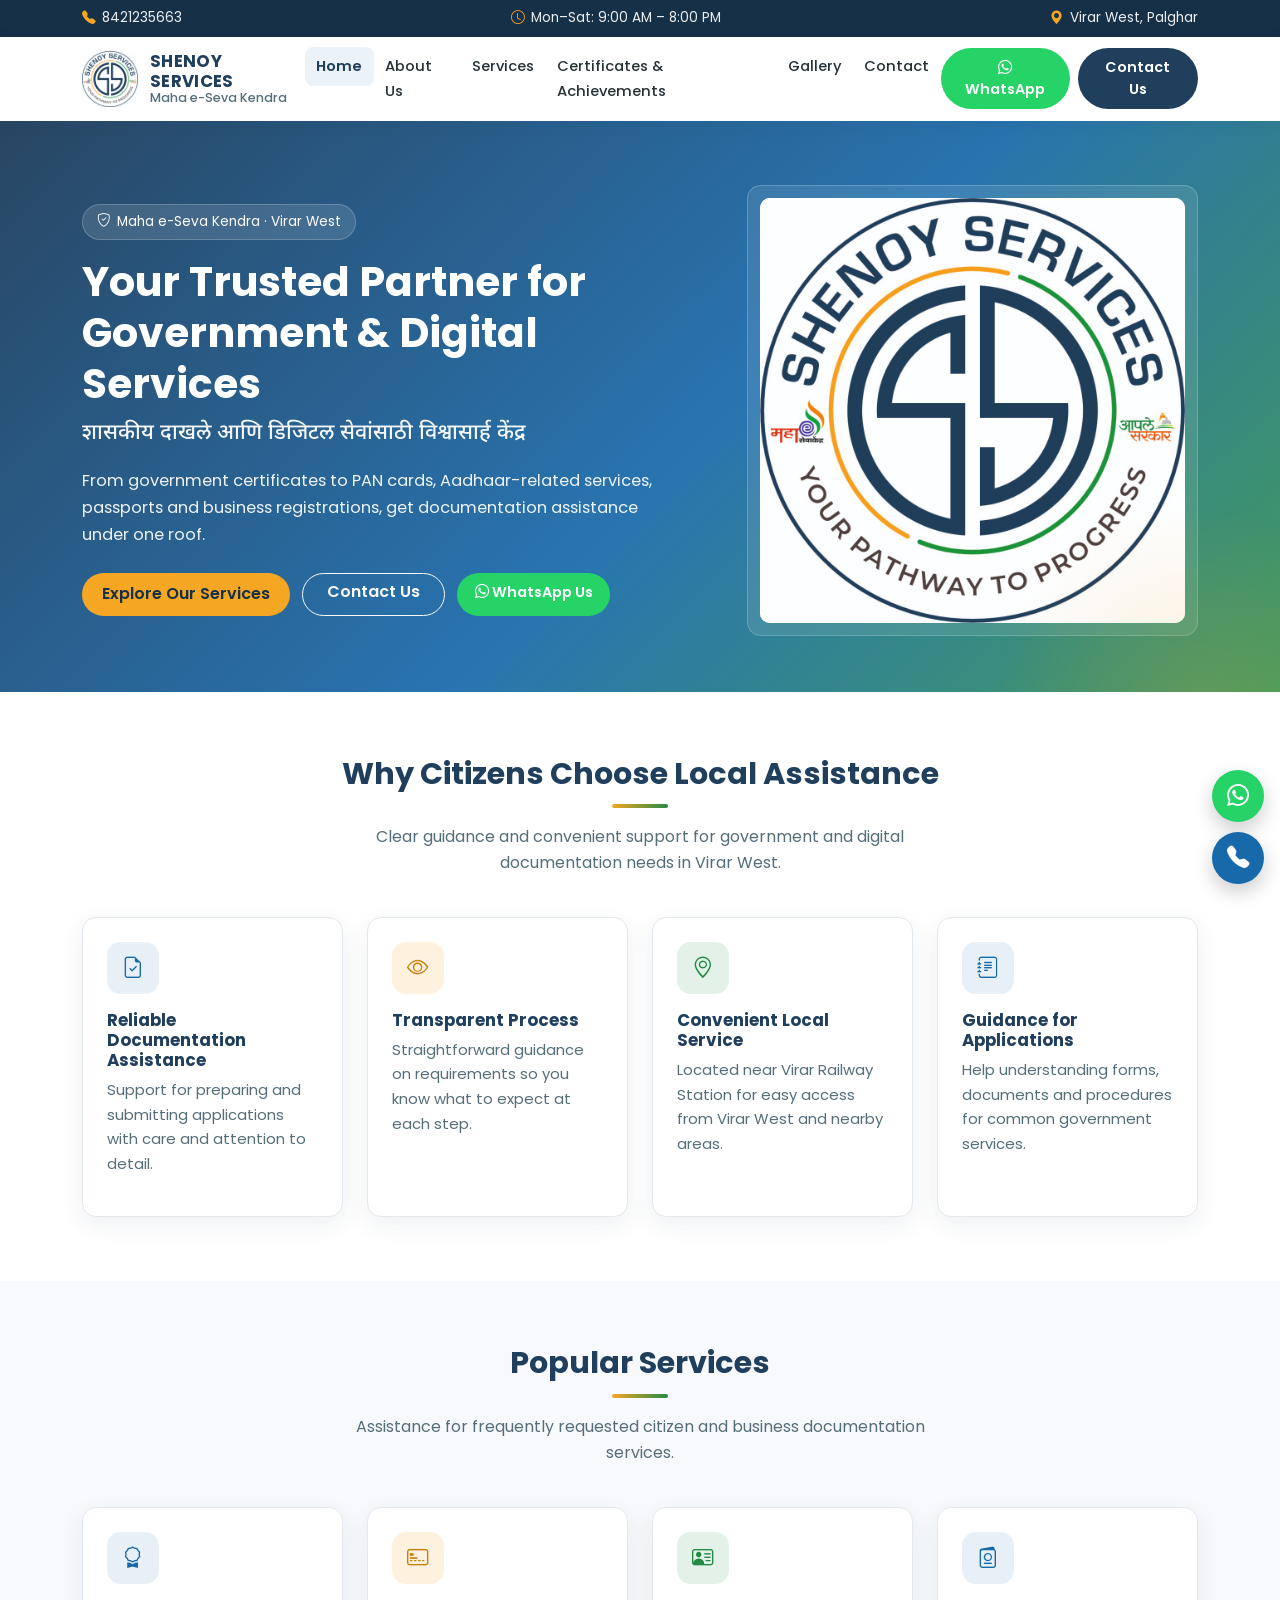
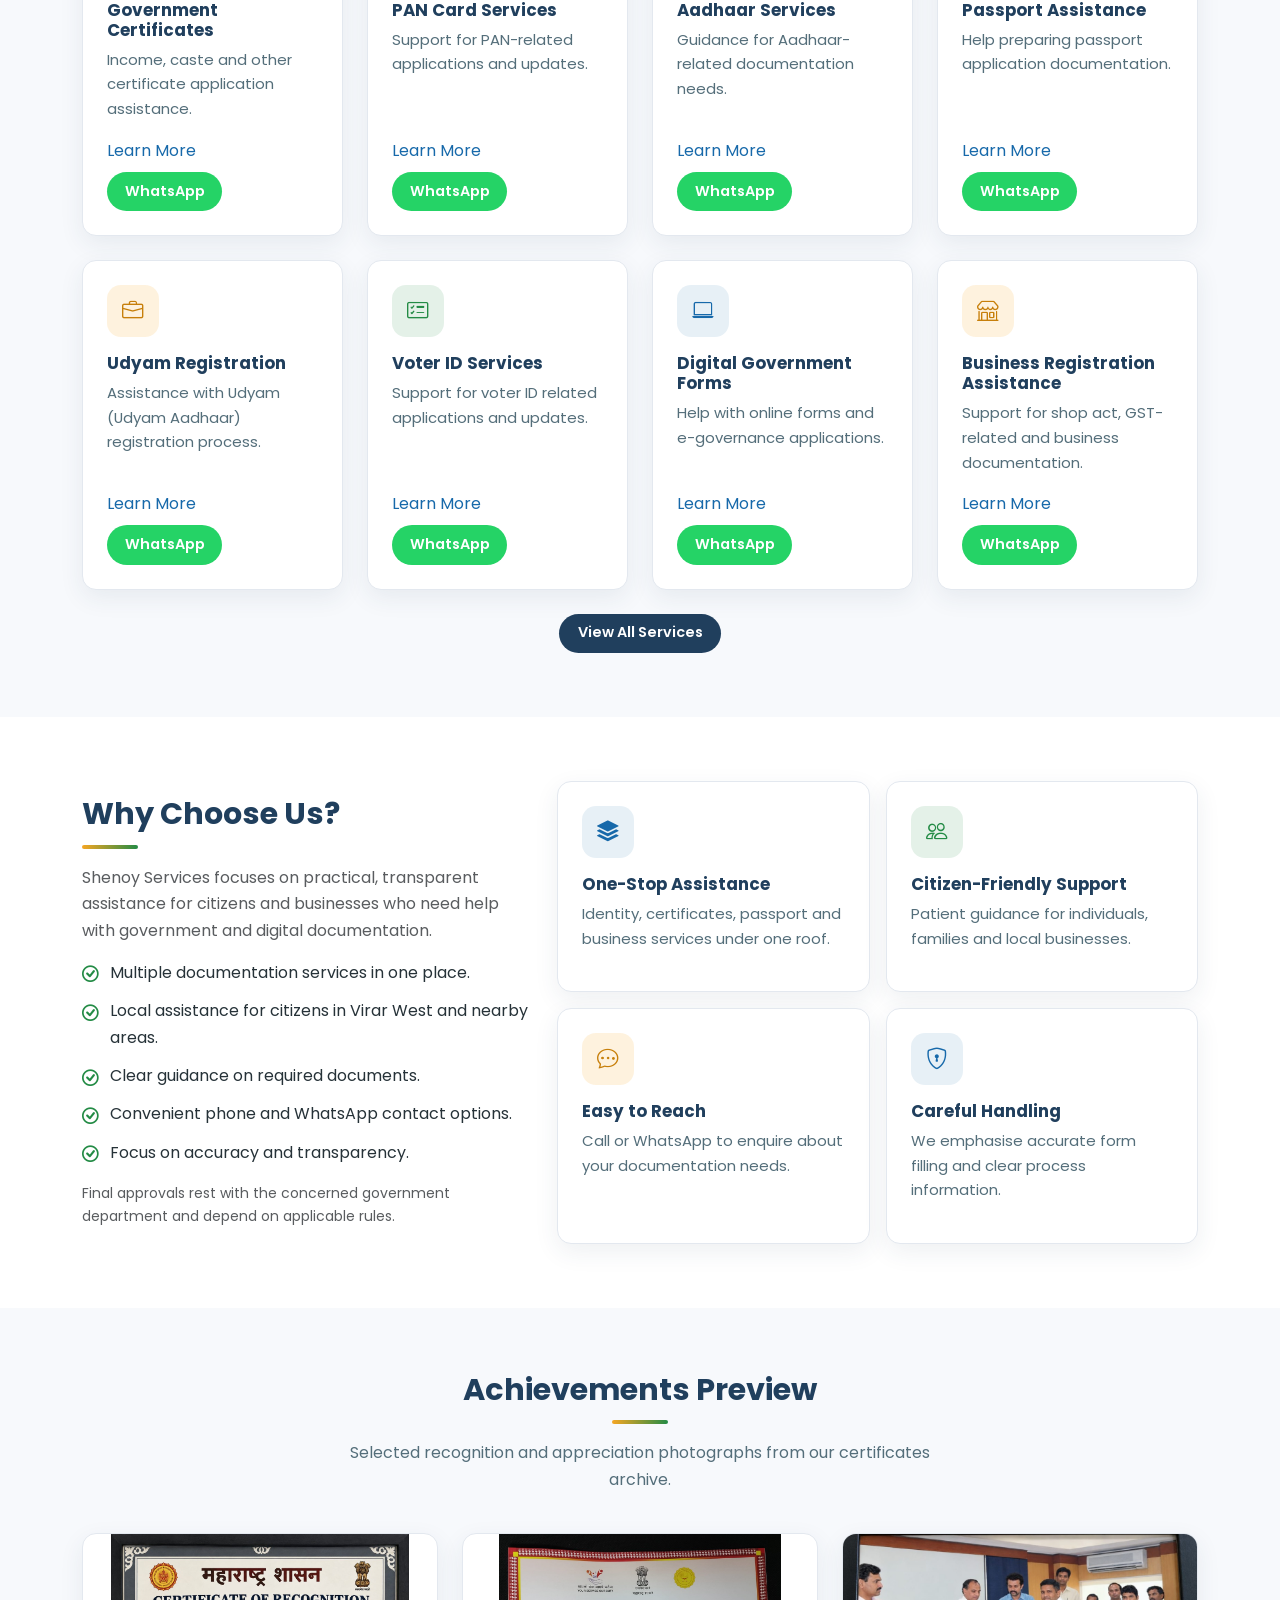
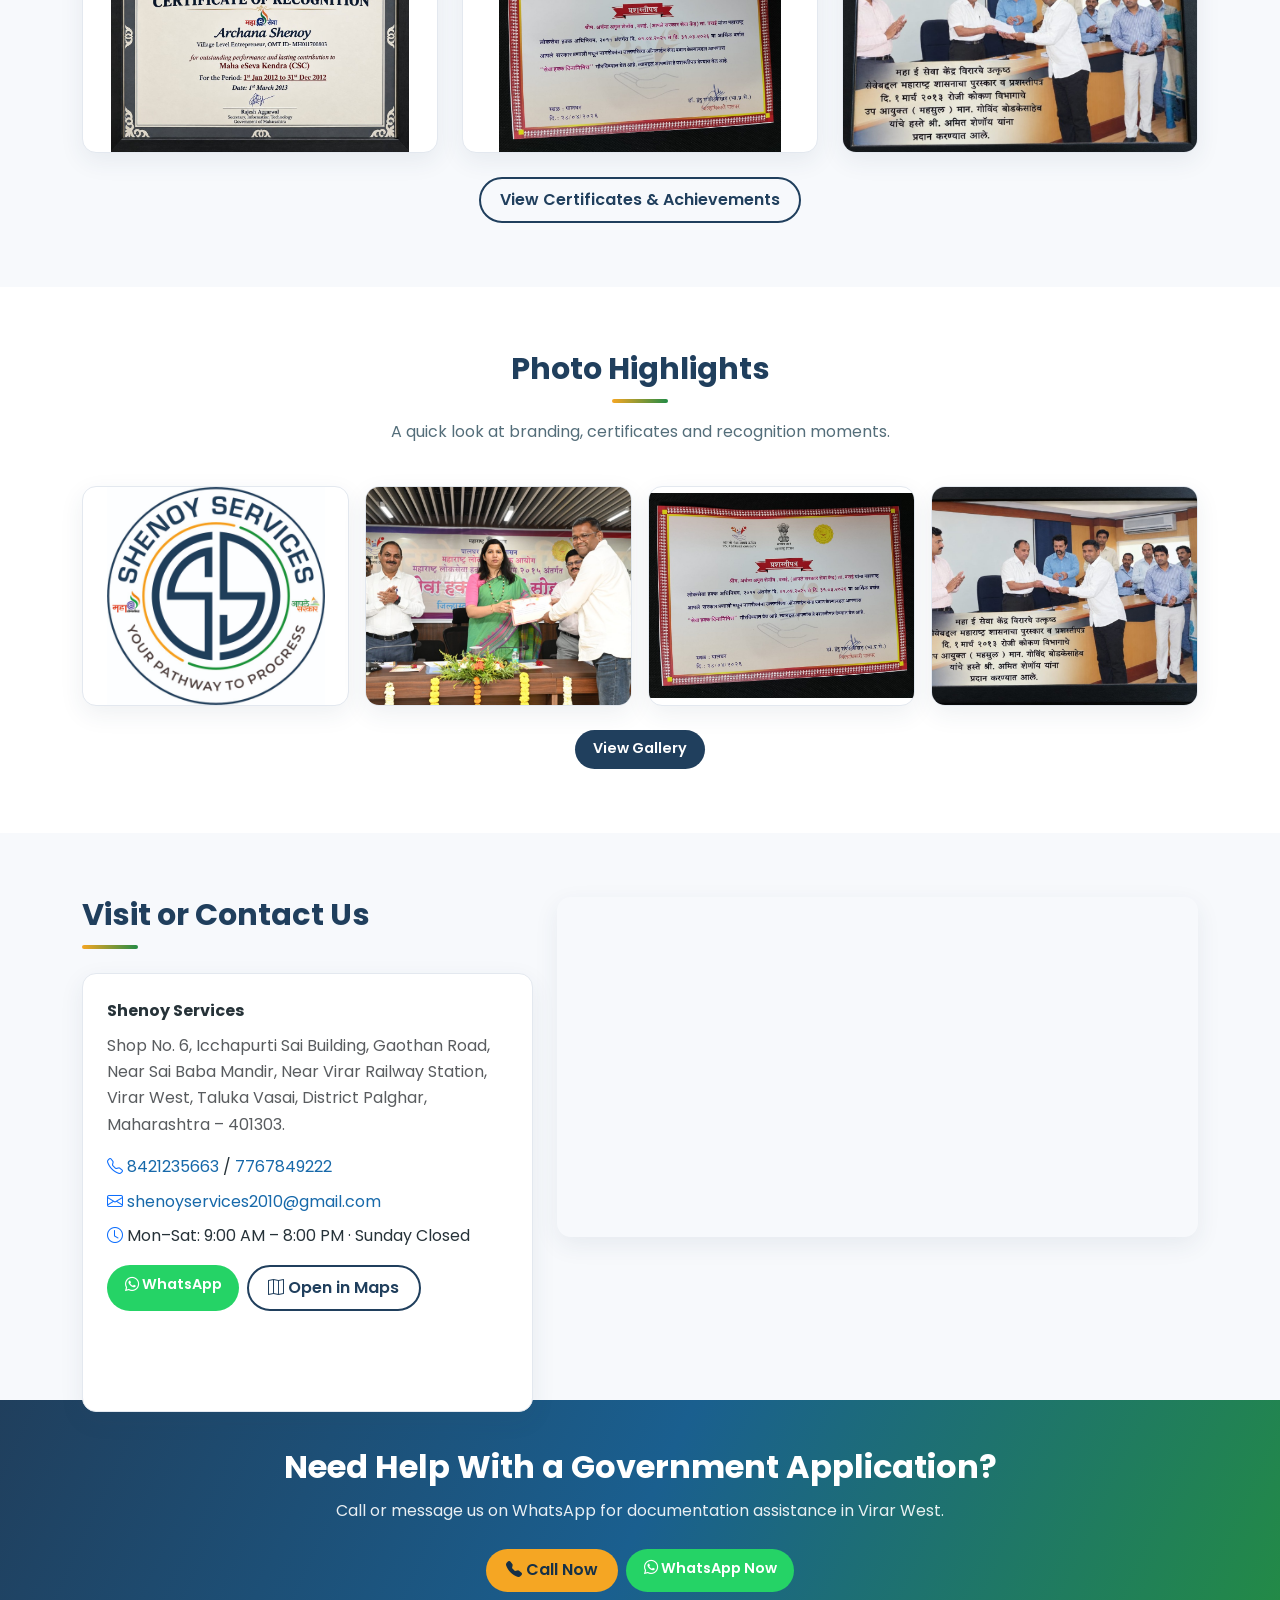
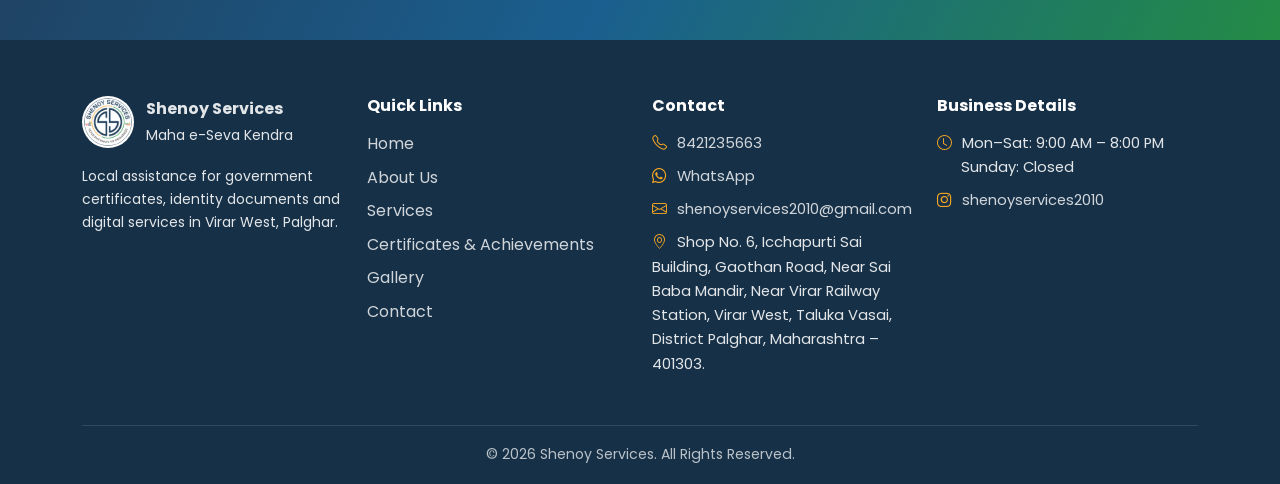
==== commit 4035a396: "Update index.html" ====
--- a/index.html
+++ b/index.html
@@ -381,7 +381,7 @@
               <p class="mb-3"><i class="bi bi-clock text-primary"></i> Mon–Sat: 9:00 AM – 8:00 PM · Sunday Closed</p>
               <div class="d-flex flex-wrap gap-2">
                 <a class="btn btn-whatsapp" href="https://wa.me/918421235663" target="_blank" rel="noopener noreferrer"><i class="bi bi-whatsapp"></i> WhatsApp</a>
-                <a class="btn btn-outline-brand" href="https://maps.google.com/maps/search/Maha%20E%20Seva%20Kendra%20-%20Shenoy's%20Services/@19.45413219,72.81114152,17z?hl=en" target="_blank" rel="noopener noreferrer"><i class="bi bi-map"></i> Open in Maps</a>
+                <a class="btn btn-outline-brand" href="https://www.google.com/maps/embed?pb=!1m18!1m12!1m3!1d3100.738363708389!2d72.81114749999999!3d19.454132100000002!2m3!1f0!2f0!3f0!3m2!1i1024!2i768!4f13.1!3m3!1m2!1s0x3be7a96cd68fb5b3%3A0xdaa58172d717b029!2sMaha%20E%20Seva%20Kendra%20-%20Shenoy's%20Services!5e1!3m2!1sen!2sin!4v1792558392882!5m2!1sen!2sin" target="_blank" rel="noopener noreferrer"><i class="bi bi-map"></i> Open in Maps</a>
               </div>
             </div>
           </div>
@@ -440,7 +440,7 @@
         <div class="col-md-6 col-lg-3">
           <h4>Business Details</h4>
           <p class="footer-meta"><i class="bi bi-clock"></i> Mon–Sat: 9:00 AM – 8:00 PM<br><span class="ms-4">Sunday: Closed</span></p>
-          <p class="footer-meta"><i class="bi bi-receipt"></i> GSTIN: 27AAXCA1985A1ZF</p>
+          
           <p class="footer-meta"><i class="bi bi-instagram"></i> <a href="https://www.instagram.com/shenoyservices2010/" target="_blank" rel="noopener noreferrer">shenoyservices2010</a></p>
         </div>
       </div>
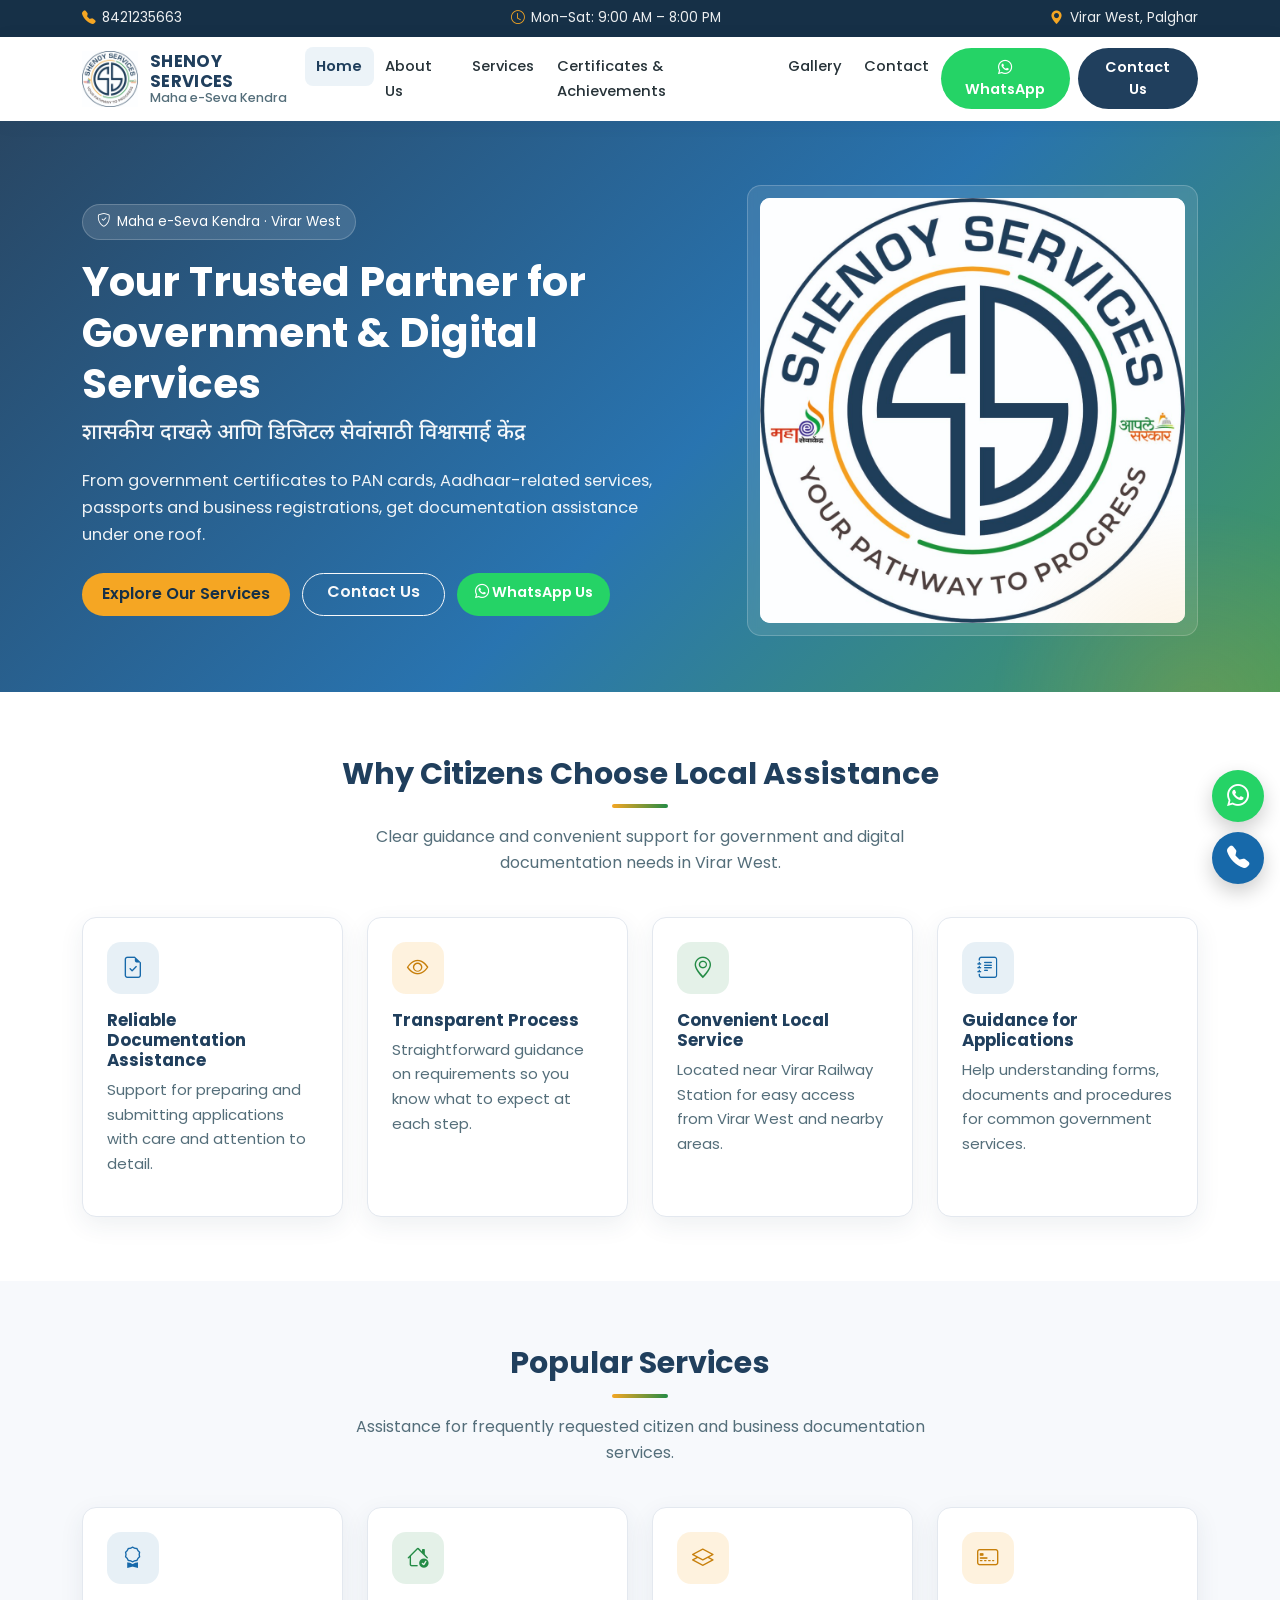
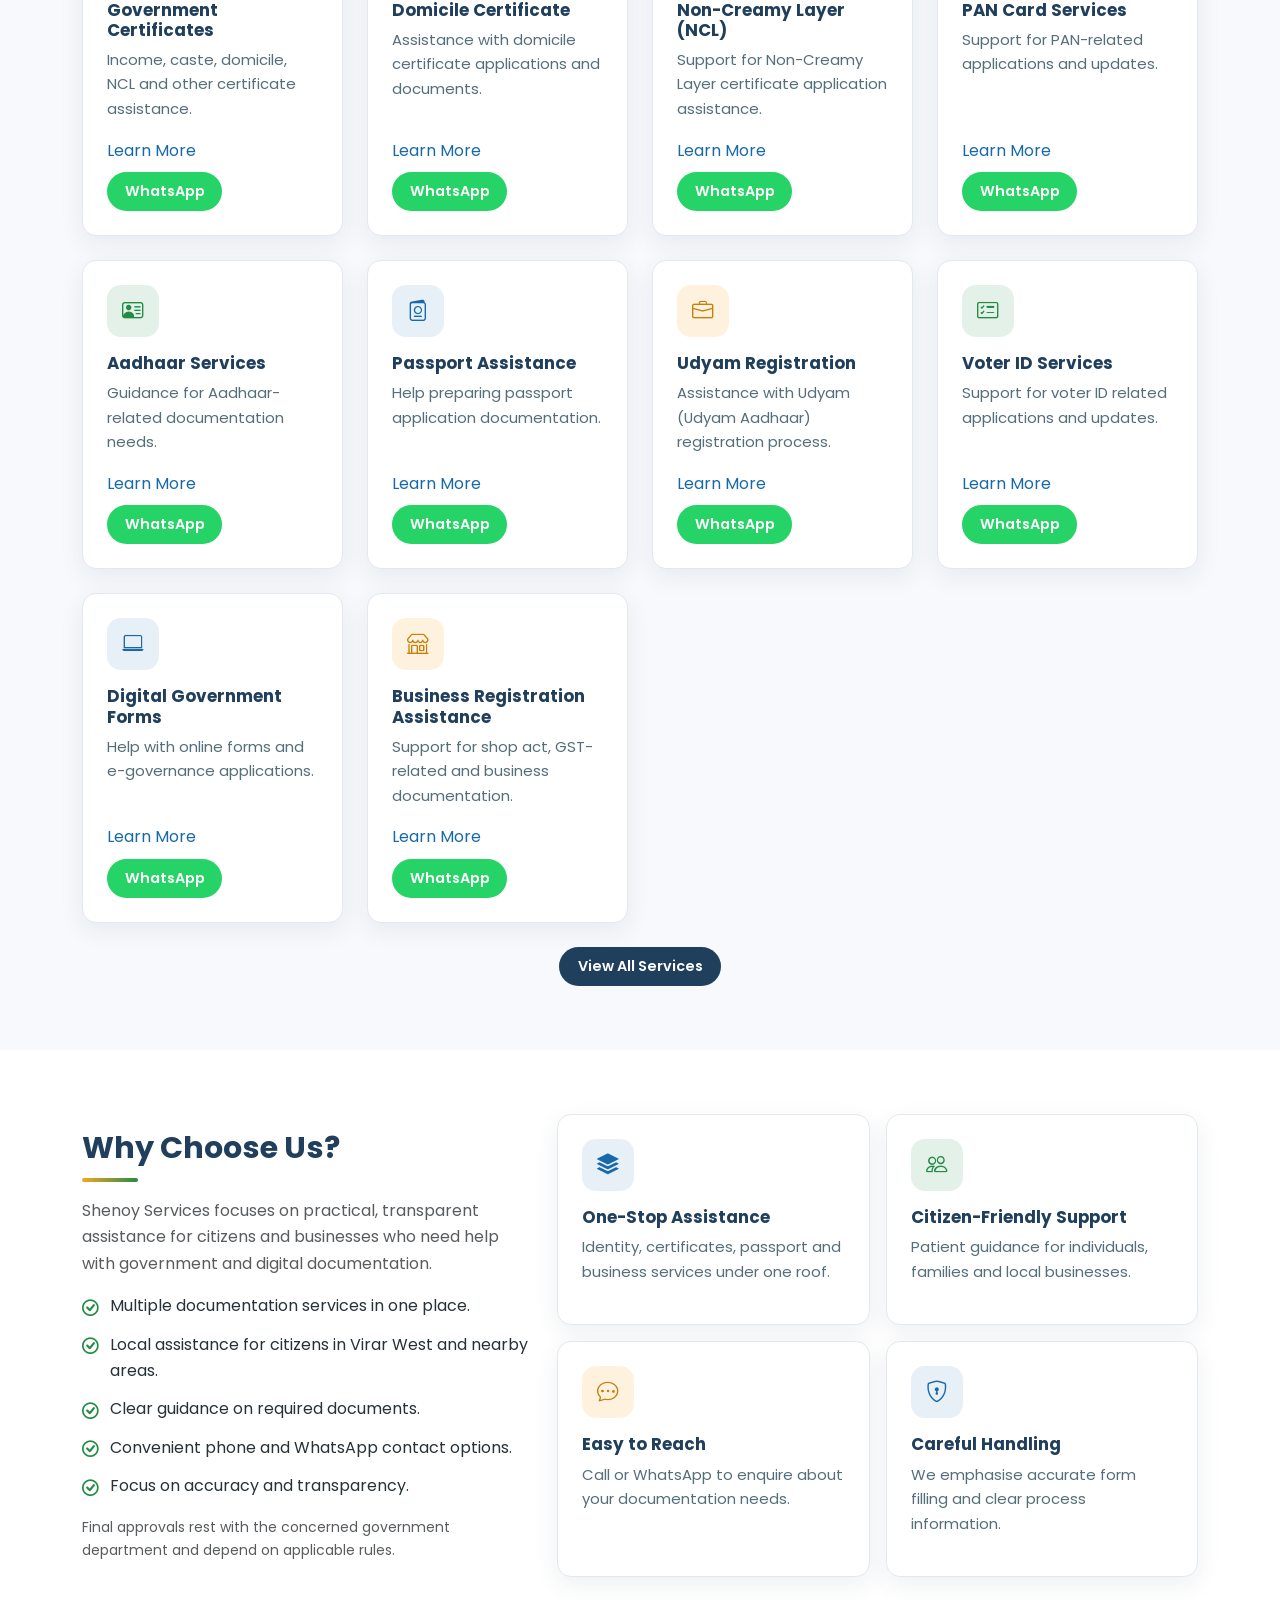
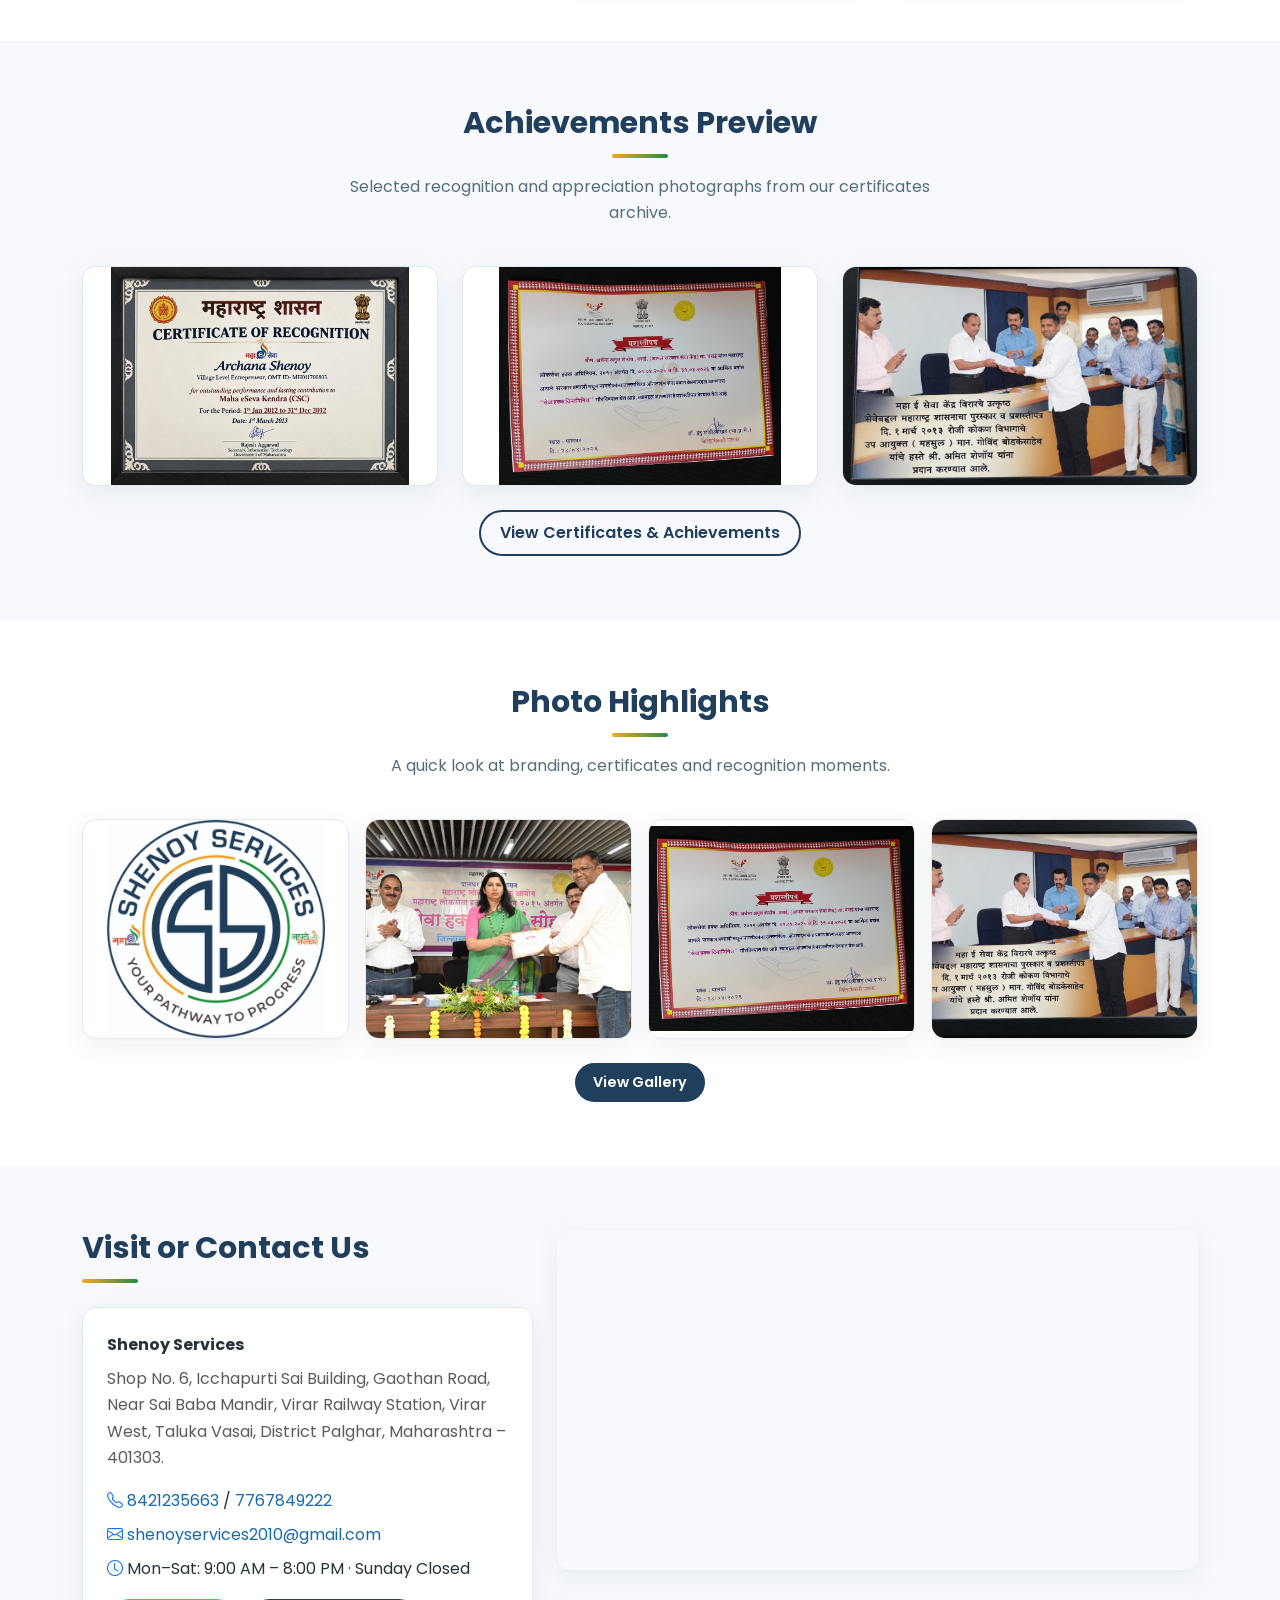
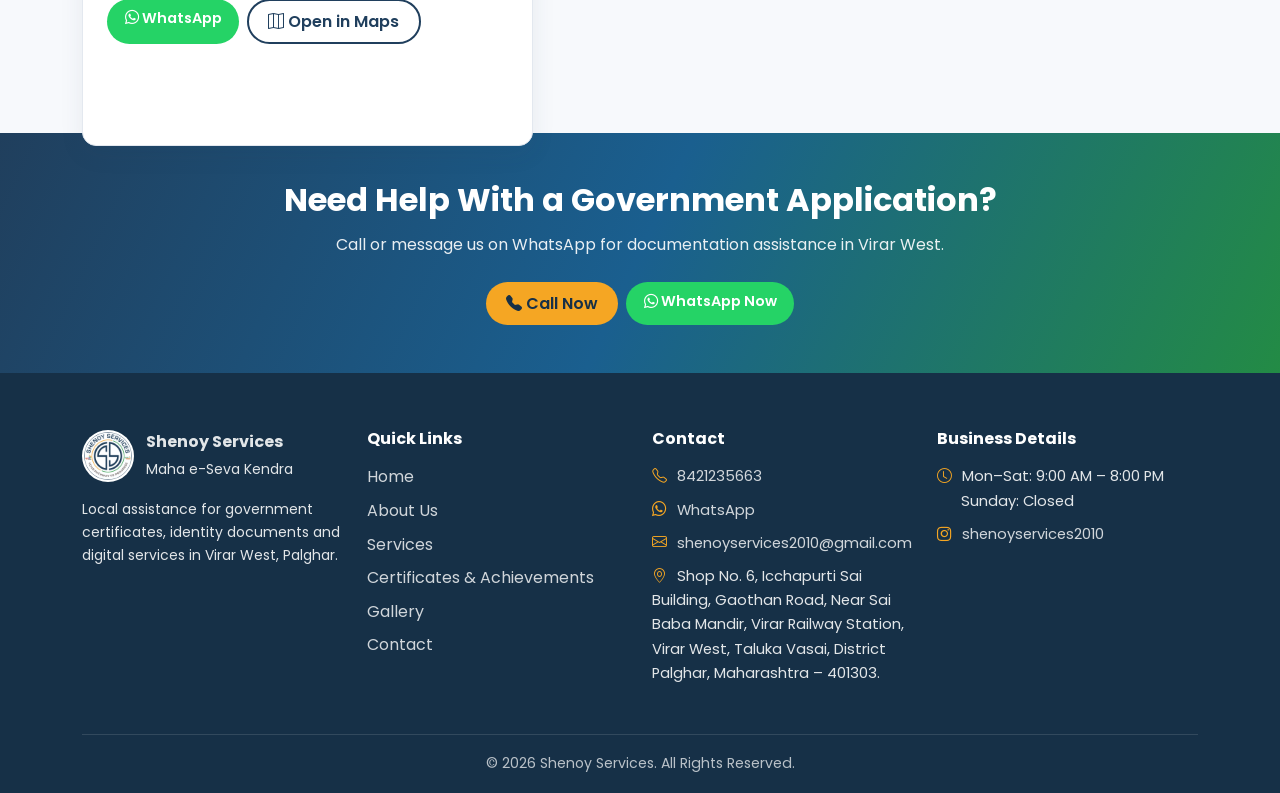
==== commit 9c5052ca: "Update index.html" ====
--- a/index.html
+++ b/index.html
@@ -29,7 +29,7 @@
     "email": "shenoyservices2010@gmail.com",
     "address": {
       "@type": "PostalAddress",
-      "streetAddress": "Shop No. 6, Icchapurti Sai Building, Gaothan Road, Near Sai Baba Mandir, Near Virar Railway Station, Virar West",
+      "streetAddress": "Shop No. 6, Icchapurti Sai Building, Gaothan Road, Near Sai Baba Mandir, Virar Railway Station, Virar West",
       "addressLocality": "Vasai",
       "addressRegion": "Maharashtra",
       "postalCode": "401303",
@@ -169,10 +169,32 @@
             <article class="service-card d-flex flex-column">
               <div class="icon-badge"><i class="bi bi-award"></i></div>
               <h3>Government Certificates</h3>
-              <p>Income, caste and other certificate application assistance.</p>
+              <p>Income, caste, domicile, NCL and other certificate assistance.</p>
               <div class="card-actions">
                 <a href="services.html#government-certificates">Learn More</a>
                 <a class="btn btn-sm btn-whatsapp" href="https://wa.me/918421235663?text=Hello%2C%20I%20need%20help%20with%20Government%20Certificates." target="_blank" rel="noopener noreferrer">WhatsApp</a>
+              </div>
+            </article>
+          </div>
+          <div class="col-md-6 col-lg-3">
+            <article class="service-card d-flex flex-column">
+              <div class="icon-badge green"><i class="bi bi-house-check"></i></div>
+              <h3>Domicile Certificate</h3>
+              <p>Assistance with domicile certificate applications and documents.</p>
+              <div class="card-actions">
+                <a href="services.html#government-certificates">Learn More</a>
+                <a class="btn btn-sm btn-whatsapp" href="https://wa.me/918421235663?text=Hello%2C%20I%20need%20help%20with%20Domicile%20Certificate." target="_blank" rel="noopener noreferrer">WhatsApp</a>
+              </div>
+            </article>
+          </div>
+          <div class="col-md-6 col-lg-3">
+            <article class="service-card d-flex flex-column">
+              <div class="icon-badge saffron"><i class="bi bi-layers"></i></div>
+              <h3>Non-Creamy Layer (NCL)</h3>
+              <p>Support for Non-Creamy Layer certificate application assistance.</p>
+              <div class="card-actions">
+                <a href="services.html#government-certificates">Learn More</a>
+                <a class="btn btn-sm btn-whatsapp" href="https://wa.me/918421235663?text=Hello%2C%20I%20need%20help%20with%20Non-Creamy%20Layer%20NCL%20Certificate." target="_blank" rel="noopener noreferrer">WhatsApp</a>
               </div>
             </article>
           </div>
@@ -375,7 +397,7 @@
             <div class="accent-bar" style="margin-left:0;"></div>
             <div class="info-card mt-4">
               <p class="mb-2"><strong>Shenoy Services</strong></p>
-              <p class="text-muted mb-3">Shop No. 6, Icchapurti Sai Building, Gaothan Road, Near Sai Baba Mandir, Near Virar Railway Station, Virar West, Taluka Vasai, District Palghar, Maharashtra – 401303.</p>
+              <p class="text-muted mb-3">Shop No. 6, Icchapurti Sai Building, Gaothan Road, Near Sai Baba Mandir, Virar Railway Station, Virar West, Taluka Vasai, District Palghar, Maharashtra – 401303.</p>
               <p class="mb-2"><i class="bi bi-telephone text-primary"></i> <a href="tel:+918421235663">8421235663</a> / <a href="tel:+917767849222">7767849222</a></p>
               <p class="mb-2"><i class="bi bi-envelope text-primary"></i> <a href="mailto:shenoyservices2010@gmail.com">shenoyservices2010@gmail.com</a></p>
               <p class="mb-3"><i class="bi bi-clock text-primary"></i> Mon–Sat: 9:00 AM – 8:00 PM · Sunday Closed</p>
@@ -386,7 +408,7 @@
             </div>
           </div>
           <div class="col-lg-7">
-            <iframe class="map-embed" title="Shenoy Services location on Google Maps" loading="lazy" referrerpolicy="no-referrer-when-downgrade" src="https://maps.google.com/maps?q=19.45413219,72.81114152&z=17&output=embed"></iframe>
+            <iframe class="map-embed" title="Shenoy Services location on Google Maps" loading="lazy" referrerpolicy="no-referrer-when-downgrade" src="https://maps.google.com/maps?q=https://maps.app.goo.gl/5YFyV3Frg9JBkzpQA&z=17&output=embed"></iframe>
           </div>
         </div>
       </div>
@@ -435,12 +457,11 @@
           <p class="footer-meta"><i class="bi bi-telephone"></i> <a href="tel:+918421235663">8421235663</a></p>
           <p class="footer-meta"><i class="bi bi-whatsapp"></i> <a href="https://wa.me/918421235663" target="_blank" rel="noopener noreferrer">WhatsApp</a></p>
           <p class="footer-meta"><i class="bi bi-envelope"></i> <a href="mailto:shenoyservices2010@gmail.com">shenoyservices2010@gmail.com</a></p>
-          <p class="footer-meta small"><i class="bi bi-geo-alt"></i> Shop No. 6, Icchapurti Sai Building, Gaothan Road, Near Sai Baba Mandir, Near Virar Railway Station, Virar West, Taluka Vasai, District Palghar, Maharashtra – 401303.</p>
+          <p class="footer-meta small"><i class="bi bi-geo-alt"></i> Shop No. 6, Icchapurti Sai Building, Gaothan Road, Near Sai Baba Mandir, Virar Railway Station, Virar West, Taluka Vasai, District Palghar, Maharashtra – 401303.</p>
         </div>
         <div class="col-md-6 col-lg-3">
           <h4>Business Details</h4>
           <p class="footer-meta"><i class="bi bi-clock"></i> Mon–Sat: 9:00 AM – 8:00 PM<br><span class="ms-4">Sunday: Closed</span></p>
-          
           <p class="footer-meta"><i class="bi bi-instagram"></i> <a href="https://www.instagram.com/shenoyservices2010/" target="_blank" rel="noopener noreferrer">shenoyservices2010</a></p>
         </div>
       </div>
